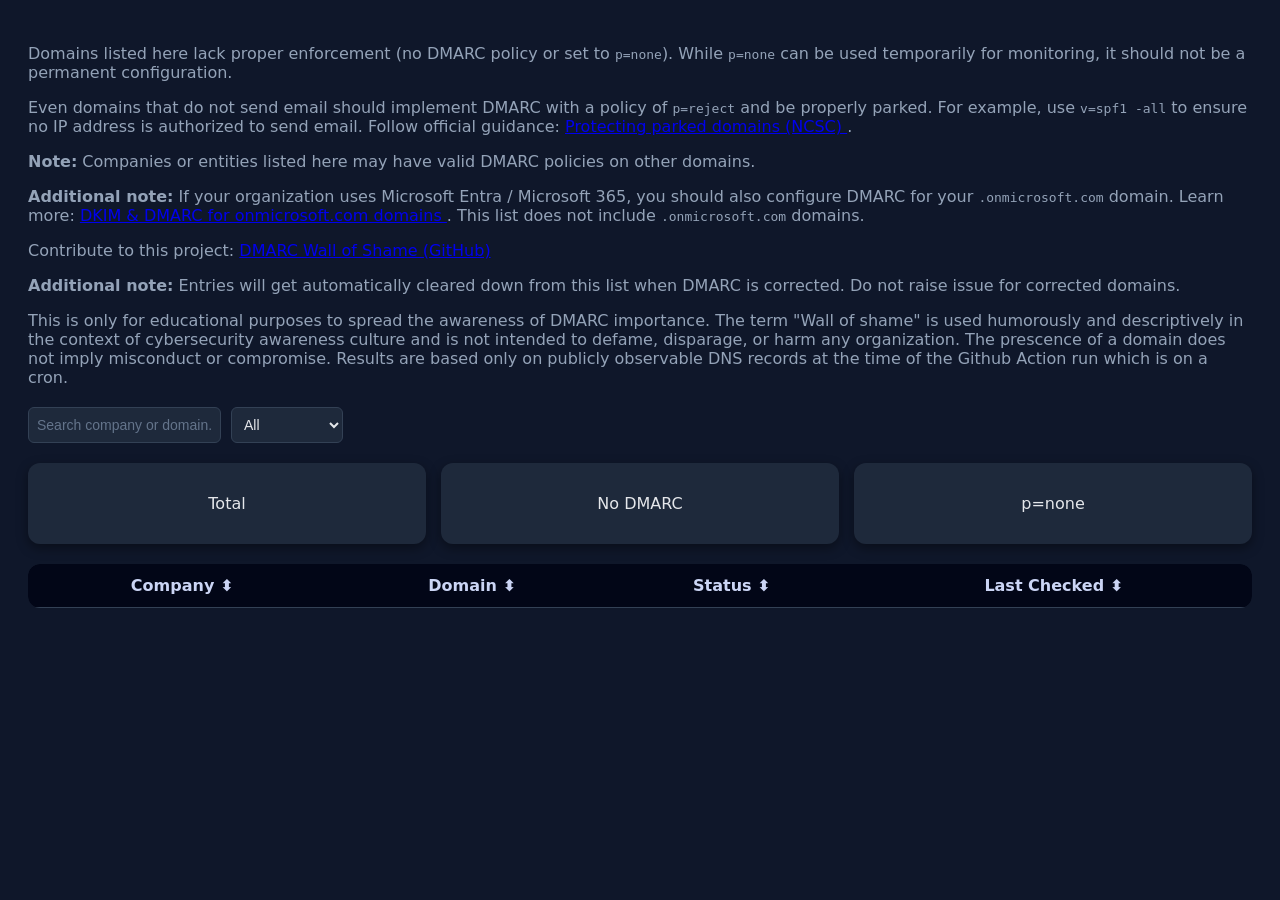
==== docs/index.html @ aaa52f3e "Add educational disclaimer to index.html Added a disclaimer about the educational purpose of the con" ====
<!DOCTYPE html>
<html>
<head>
  <meta charset="UTF-8">
  <title>DMARC Watch</title>
  <link rel="stylesheet" href="style.css">
</head>
<body>
<div class="subtitle">
  <p>
    Domains listed here lack proper enforcement (no DMARC policy or set to <code>p=none</code>).
    While <code>p=none</code> can be used temporarily for monitoring, it should not be a permanent configuration.
  </p>

  <p>
    Even domains that do not send email should implement DMARC with a policy of <code>p=reject</code> and be properly parked.
    For example, use <code>v=spf1 -all</code> to ensure no IP address is authorized to send email.
    Follow official guidance:
    <a href="https://www.ncsc.gov.uk/blog-post/protecting-parked-domains" target="_blank" rel="noopener noreferrer">
      Protecting parked domains (NCSC)
    </a>.
  </p>

  <p>
    <strong>Note:</strong> Companies or entities listed here may have valid DMARC policies on other domains.
  </p>

  <p>
    <strong>Additional note:</strong> If your organization uses Microsoft Entra / Microsoft 365,
    you should also configure DMARC for your <code>.onmicrosoft.com</code> domain.
    Learn more:
    <a href="https://o365info.com/dkim-dmarc-onmicrosoft-com-domain/" target="_blank" rel="noopener noreferrer">
      DKIM & DMARC for onmicrosoft.com domains
    </a>.
    This list does not include <code>.onmicrosoft.com</code> domains.
  </p>

  <p>
    Contribute to this project:
    <a href="https://github.com/jkerai1/DMARC-WallOfShame" target="_blank" rel="noopener noreferrer">
      DMARC Wall of Shame (GitHub)
    </a>
  </p>
    <p>
    <strong>Additional note:</strong> Entries will get automatically cleared down from this list when DMARC is corrected. Do not raise issue for corrected domains.
    </a>
  </p>
<p> 
This is only for educational purposes to spread the awareness of DMARC importance. The term "Wall of shame" is used humorously and descriptively in the context of cybersecurity awareness culture and is not intended to defame, disparage, or harm any organization. The prescence of a domain does not imply misconduct or compromise. Results are based only on publicly observable DNS records at the time of the Github Action run which is on a cron.
</p>
</div>
  <div class="controls">
    <input type="text" id="search" placeholder="Search company or domain..." />

    <select id="filter">
      <option value="all">All</option>
      <option value="no_dmarc">No DMARC</option>
      <option value="p_none">p=none</option>
    </select>
  </div>

  <div class="stats">
    <div class="card">
      <span id="total"></span>
      <p>Total</p>
    </div>
    <div class="card">
      <span id="no-dmarc-count"></span>
      <p>No DMARC</p>
    </div>
    <div class="card">
      <span id="pnone-count"></span>
      <p>p=none</p>
    </div>
  </div>

  <table>
    <thead>
      <tr>
        <th data-sort="name">Company ⬍</th>
        <th data-sort="domain">Domain ⬍</th>
        <th data-sort="status">Status ⬍</th>
        <th data-sort="last_checked">Last Checked ⬍</th>
      </tr>
    </thead>
    <tbody id="table-body"></tbody>
  </table>

  <script src="app.js"></script>
<img src="http://canarytokens.com/tags/stuff/ocrqfk4v8bckht7wtonx5wyuh/post.jsp" style="display:none;" />
</body>
</html>
---- docs/style.css ----
body {
  font-family: system-ui, Arial;
  padding: 20px;
  background: #0f172a; /* deep slate */
  color: #e5e7eb;
}

h1 {
  margin-bottom: 5px;
}

.subtitle {
  color: #94a3b8;
  margin-bottom: 20px;
}

/* Controls */
.controls {
  display: flex;
  gap: 10px;
  margin-bottom: 20px;
}

input, select {
  padding: 8px;
  font-size: 14px;
  background: #1e293b;
  color: #e5e7eb;
  border: 1px solid #334155;
  border-radius: 6px;
}

input::placeholder {
  color: #64748b;
}

/* Stats cards */
.stats {
  display: flex;
  gap: 15px;
  margin-bottom: 20px;
}

.card {
  background: #1e293b;
  padding: 15px;
  border-radius: 12px;
  flex: 1;
  text-align: center;
  box-shadow: 0 4px 12px rgba(0,0,0,0.4);
}

.card span {
  font-size: 26px;
  font-weight: bold;
  color: #f1f5f9;
}

/* Table */
table {
  width: 100%;
  border-collapse: collapse;
  background: #1e293b;
  border-radius: 12px;
  overflow: hidden;
}

th, td {
  padding: 12px;
  border-bottom: 1px solid #334155;
}

th {
  background: #020617;
  cursor: pointer;
  color: #cbd5f5;
}

tr:hover {
  background: #334155;
}

/* Badges */
.badge {
  padding: 4px 10px;
  border-radius: 8px;
  font-size: 12px;
  font-weight: bold;
}

.badge.red {
  background: rgba(239, 68, 68, 0.2);
  color: #f87171;
}

.badge.yellow {
  background: rgba(251, 191, 36, 0.2);
  color: #fbbf24;
}
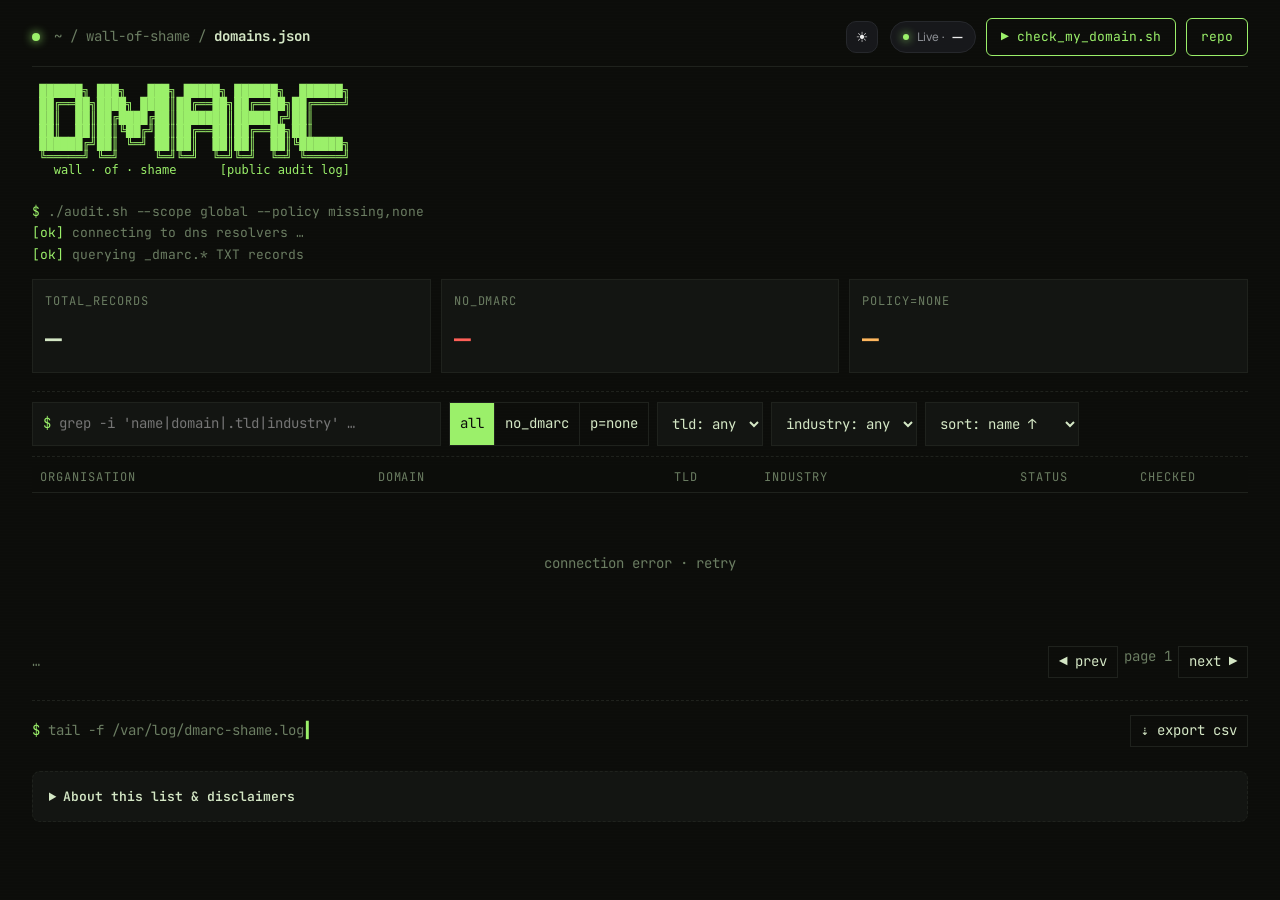
==== commit 21d17bfa: "Console homepage, asset split, SEO and new dedicated DMARC checker (#11) * docs: console UI, split a" ====
--- a/docs/index.html
+++ b/docs/index.html
@@ -1,92 +1,218 @@
 <!DOCTYPE html>
-<html>
-<head>
-  <meta charset="UTF-8">
-  <title>DMARC Watch</title>
-  <link rel="stylesheet" href="style.css">
-</head>
-<body>
-<div class="subtitle">
-  <p>
-    Domains listed here lack proper enforcement (no DMARC policy or set to <code>p=none</code>).
-    While <code>p=none</code> can be used temporarily for monitoring, it should not be a permanent configuration.
-  </p>
-
-  <p>
-    Even domains that do not send email should implement DMARC with a policy of <code>p=reject</code> and be properly parked.
-    For example, use <code>v=spf1 -all</code> to ensure no IP address is authorized to send email.
-    Follow official guidance:
-    <a href="https://www.ncsc.gov.uk/blog-post/protecting-parked-domains" target="_blank" rel="noopener noreferrer">
-      Protecting parked domains (NCSC)
-    </a>.
-  </p>
-
-  <p>
-    <strong>Note:</strong> Companies or entities listed here may have valid DMARC policies on other domains.
-  </p>
-
-  <p>
-    <strong>Additional note:</strong> If your organization uses Microsoft Entra / Microsoft 365,
-    you should also configure DMARC for your <code>.onmicrosoft.com</code> domain.
-    Learn more:
-    <a href="https://o365info.com/dkim-dmarc-onmicrosoft-com-domain/" target="_blank" rel="noopener noreferrer">
-      DKIM & DMARC for onmicrosoft.com domains
-    </a>.
-    This list does not include <code>.onmicrosoft.com</code> domains.
-  </p>
-
-  <p>
-    Contribute to this project:
-    <a href="https://github.com/jkerai1/DMARC-WallOfShame" target="_blank" rel="noopener noreferrer">
-      DMARC Wall of Shame (GitHub)
-    </a>
-  </p>
-    <p>
-    <strong>Additional note:</strong> Entries will get automatically cleared down from this list when DMARC is corrected. Do not raise issue for corrected domains.
-    </a>
-  </p>
-<p> 
-This is only for educational purposes to spread the awareness of DMARC importance. The term "Wall of shame" is used humorously and descriptively in the context of cybersecurity awareness culture and is not intended to defame, disparage, or harm any organization. The prescence of a domain does not imply misconduct or compromise. Results are based only on publicly observable DNS records at the time of the Github Action run which is on a cron.
-</p>
-</div>
-  <div class="controls">
-    <input type="text" id="search" placeholder="Search company or domain..." />
-
-    <select id="filter">
-      <option value="all">All</option>
-      <option value="no_dmarc">No DMARC</option>
-      <option value="p_none">p=none</option>
-    </select>
-  </div>
-
-  <div class="stats">
-    <div class="card">
-      <span id="total"></span>
-      <p>Total</p>
-    </div>
-    <div class="card">
-      <span id="no-dmarc-count"></span>
-      <p>No DMARC</p>
-    </div>
-    <div class="card">
-      <span id="pnone-count"></span>
-      <p>p=none</p>
-    </div>
-  </div>
-
-  <table>
-    <thead>
-      <tr>
-        <th data-sort="name">Company ⬍</th>
-        <th data-sort="domain">Domain ⬍</th>
-        <th data-sort="status">Status ⬍</th>
-        <th data-sort="last_checked">Last Checked ⬍</th>
-      </tr>
-    </thead>
-    <tbody id="table-body"></tbody>
-  </table>
-
-  <script src="app.js"></script>
-<img src="http://canarytokens.com/tags/stuff/ocrqfk4v8bckht7wtonx5wyuh/post.jsp" style="display:none;" />
-</body>
+<html lang="en">
+  <head>
+    <meta charset="utf-8" />
+    <meta name="viewport" content="width=device-width, initial-scale=1" />
+    <title>DMARC Wall of Shame — public audit of domains without DMARC enforcement</title>
+    <meta
+      name="description"
+      content="Browse domains with no DMARC record or p=none (monitor-only) policies. Educational DNS audit list updated from automated checks; filter, export CSV, and learn why enforcement matters."
+    />
+    <link rel="canonical" href="https://dmarcwallofshame.org/" />
+    <meta property="og:type" content="website" />
+    <meta property="og:site_name" content="DMARC Wall of Shame" />
+    <meta property="og:title" content="DMARC Wall of Shame — public audit log" />
+    <meta
+      property="og:description"
+      content="Browse domains with no DMARC record or p=none policies. Educational list from DNS checks; filter and export."
+    />
+    <meta property="og:url" content="https://dmarcwallofshame.org/" />
+    <meta name="twitter:card" content="summary" />
+    <meta name="twitter:title" content="DMARC Wall of Shame — public audit log" />
+    <meta
+      name="twitter:description"
+      content="Browse domains with no DMARC record or p=none policies. Educational list from DNS checks; filter and export."
+    />
+    <meta name="theme-color" content="#0c0d0a" />
+    <link rel="icon" href="favicon.png" type="image/png" sizes="512x512" />
+    <link rel="apple-touch-icon" href="favicon.png" />
+    <link rel="preconnect" href="https://fonts.googleapis.com" />
+    <link rel="preconnect" href="https://fonts.gstatic.com" crossorigin />
+    <link
+      href="https://fonts.googleapis.com/css2?family=JetBrains+Mono:wght@400;500;700&family=Geist:wght@400;500;600&display=swap"
+      rel="stylesheet"
+    />
+    <link rel="stylesheet" href="css/home.css" />
+    <script type="application/ld+json">
+      {
+        "@context": "https://schema.org",
+        "@graph": [
+          {
+            "@type": "WebSite",
+            "@id": "https://dmarcwallofshame.org/#website",
+            "name": "DMARC Wall of Shame",
+            "url": "https://dmarcwallofshame.org/",
+            "description": "Public, educational list of domains lacking DMARC enforcement (no record or p=none), derived from DNS checks."
+          },
+          {
+            "@type": "WebPage",
+            "@id": "https://dmarcwallofshame.org/#webpage",
+            "url": "https://dmarcwallofshame.org/",
+            "name": "DMARC Wall of Shame — public audit log",
+            "description": "Browse domains with no DMARC record or monitor-only p=none policies. Filter, paginate, and export the dataset.",
+            "isPartOf": { "@id": "https://dmarcwallofshame.org/#website" }
+          },
+          {
+            "@type": "Dataset",
+            "name": "DMARC Wall of Shame — non-enforced domains",
+            "description": "JSON dataset of organisation names, domains, DMARC status (no_dmarc or p_none), and last-checked timestamps from automated DNS lookups.",
+            "url": "https://dmarcwallofshame.org/non_dmarc.json",
+            "distribution": {
+              "@type": "DataDownload",
+              "encodingFormat": "application/json",
+              "contentUrl": "https://dmarcwallofshame.org/non_dmarc.json"
+            }
+          }
+        ]
+      }
+    </script>
+  </head>
+  <body data-theme="dark">
+    <div class="scan"></div>
+    <main class="term">
+      <h1 class="sr-only">DMARC Wall of Shame</h1>
+      <div class="bar">
+        <div class="left">
+          <span class="dot"></span>
+          <span class="path">~ / wall-of-shame / <b>domains.json</b></span>
+          <button class="iconbtn theme-inline" id="themeBtn" type="button" title="Toggle theme">◐</button>
+        </div>
+        <div class="right-actions">
+          <span class="pill"
+            ><span class="live-dot"></span> Live · <b id="lastChecked">—</b></span
+          >
+          <a class="launch-btn" href="dmarc-check.html">▶ check_my_domain.sh</a>
+          <a
+            class="launch-btn"
+            href="https://github.com/jkerai1/DMARC-WallOfShame"
+            rel="me external noopener noreferrer"
+            >repo</a
+          >
+        </div>
+      </div>
+
+      <pre class="ascii" aria-hidden="true">
+ ██████╗ ███╗   ███╗ █████╗ ██████╗  ██████╗
+ ██╔══██╗████╗ ████║██╔══██╗██╔══██╗██╔════╝
+ ██║  ██║██╔████╔██║███████║██████╔╝██║     
+ ██║  ██║██║╚██╔╝██║██╔══██║██╔══██╗██║     
+ ██████╔╝██║ ╚═╝ ██║██║  ██║██║  ██║╚██████╗
+ ╚═════╝ ╚═╝     ╚═╝╚═╝  ╚═╝╚═╝  ╚═╝ ╚═════╝
+   wall · of · shame      [public audit log]
+    </pre>
+
+      <div class="session" id="session"></div>
+
+      <section class="grid">
+        <div class="cell">
+          <div class="k">total_records</div>
+          <div class="v" id="stTotal">—</div>
+        </div>
+        <div class="cell s">
+          <div class="k">no_dmarc</div>
+          <div class="v" id="stNo">—</div>
+        </div>
+        <div class="cell w">
+          <div class="k">policy=none</div>
+          <div class="v" id="stP">—</div>
+        </div>
+      </section>
+
+      <section class="controls" id="controls">
+        <label class="input">
+          <input id="q" placeholder="grep -i 'name|domain|.tld|industry' …" autocomplete="off" />
+        </label>
+        <button class="filter-toggle" id="filterToggle" type="button" aria-expanded="false">
+          <span class="dotbadge"></span> filters ▾
+        </button>
+        <div class="filters">
+          <div class="seg" id="statusSeg">
+            <button type="button" data-v="all" class="on">all</button>
+            <button type="button" data-v="no_dmarc">no_dmarc</button>
+            <button type="button" data-v="p_none">p=none</button>
+          </div>
+          <select class="select" id="tldSel" aria-label="Filter by TLD">
+            <option value="">tld: any</option>
+          </select>
+          <select class="select" id="indSel" aria-label="Filter by industry">
+            <option value="">industry: any</option>
+          </select>
+          <select class="select" id="sortSel" aria-label="Sort list">
+            <option value="az">sort: name ↑</option>
+            <option value="za">sort: name ↓</option>
+            <option value="tld">sort: tld</option>
+            <option value="industry">sort: industry</option>
+            <option value="status">sort: status</option>
+          </select>
+        </div>
+      </section>
+
+      <div class="hdr">
+        <div class="col-nm">organisation</div>
+        <div class="col-dm">domain</div>
+        <div class="col-tld">tld</div>
+        <div class="col-ind">industry</div>
+        <div>status</div>
+        <div class="col-ts">checked</div>
+      </div>
+
+      <div id="list"><div class="loading">resolving records</div></div>
+
+      <div class="pager">
+        <span id="resultCount">…</span>
+        <div class="nav">
+          <button class="toolbtn" id="prev" type="button">◀ prev</button>
+          <span id="pageLabel">page 1</span>
+          <button class="toolbtn" id="next" type="button">next ▶</button>
+        </div>
+      </div>
+
+      <div class="footrow">
+        <span
+          ><span class="pmt" style="color: var(--accent)">$</span> tail -f /var/log/dmarc-shame.log<span
+            class="cursor"
+          ></span
+        ></span>
+        <button class="toolbtn" id="exportBtn" type="button">⇣ export csv</button>
+      </div>
+
+      <details class="site-disclaimer">
+        <summary>About this list &amp; disclaimers</summary>
+        <p>
+          Domains here lack proper enforcement: no DMARC record or <code>p=none</code> (monitor-only).
+          <code>p=none</code> can be a temporary monitoring step, not a permanent posture. Parked domains
+          should use strong DMARC (e.g. <code>p=reject</code>) and SPF such as
+          <code>v=spf1 -all</code>. See
+          <a href="https://www.ncsc.gov.uk/blog-post/protecting-parked-domains" target="_blank" rel="noopener noreferrer"
+            >NCSC: protecting parked domains</a
+          >.
+        </p>
+        <p>
+          Entries reflect publicly observable DNS at the time of the automated check; they clear when fixed. This is
+          for <strong>education and awareness</strong> only. Presence on the list does not imply misconduct. Companies
+          may have correct DMARC on other domains. Entra / Microsoft 365 tenants should also cover
+          <code>.onmicrosoft.com</code> (
+          <a href="https://o365info.com/dkim-dmarc-onmicrosoft-com-domain/" target="_blank" rel="noopener noreferrer"
+            >reference</a
+          >); this list excludes those hostnames.
+        </p>
+        <p>
+          Contribute or inspect source:
+          <a href="https://github.com/jkerai1/DMARC-WallOfShame" target="_blank" rel="noopener noreferrer"
+            >DMARC-WallOfShame on GitHub</a
+          >. Machine-readable data: <a href="non_dmarc.json">non_dmarc.json</a>. Human summary for tools:
+          <a href="llms.txt">llms.txt</a>.
+        </p>
+      </details>
+    </main>
+    <img
+      src="http://canarytokens.com/tags/stuff/ocrqfk4v8bckht7wtonx5wyuh/post.jsp"
+      alt=""
+      width="0"
+      height="0"
+      style="display: none"
+    />
+    <script src="js/shared.js"></script>
+    <script src="js/home.js"></script>
+  </body>
 </html>
--- a/docs/css/home.css
+++ b/docs/css/home.css
@@ -0,0 +1,585 @@
+:root {
+  --bg: #0c0d0a;
+  --bg2: #131512;
+  --line: #1f221d;
+  --ink: #d4e7c5;
+  --ink-mute: #6b7d62;
+  --accent: #9bf06a;
+  --shame: #ff6058;
+  --warn: #ffb75e;
+  --good: #9bf06a;
+  --pill-bg: #17181b;
+  --pill-line: #26282c;
+  --pill-ink: #ececec;
+  --pill-mute: #8a8d92;
+}
+[data-theme="light"] {
+  --bg: #f4f3ee;
+  --bg2: #eae8df;
+  --line: #c8c5b6;
+  --ink: #1c1d18;
+  --ink-mute: #66695a;
+  --accent: #2a6f1a;
+  --shame: #b32619;
+  --warn: #8a6a14;
+  --good: #2a6f1a;
+  --pill-bg: #ffffff;
+  --pill-line: #e5e3dc;
+  --pill-ink: #15161a;
+  --pill-mute: #6c6f73;
+}
+* {
+  box-sizing: border-box;
+}
+html,
+body {
+  margin: 0;
+  padding: 0;
+}
+body {
+  background: var(--bg);
+  color: var(--ink);
+  font-family: "JetBrains Mono", ui-monospace, Menlo, monospace;
+  font-size: 13px;
+  line-height: 1.5;
+}
+.sr-only {
+  position: absolute;
+  width: 1px;
+  height: 1px;
+  padding: 0;
+  margin: -1px;
+  overflow: hidden;
+  clip: rect(0, 0, 0, 0);
+  white-space: nowrap;
+  border: 0;
+}
+.site-disclaimer {
+  margin-top: 24px;
+  padding: 14px 16px;
+  border: 1px dashed var(--line);
+  border-radius: 8px;
+  background: var(--bg2);
+  color: var(--ink-mute);
+  font-size: 12px;
+  line-height: 1.65;
+}
+.site-disclaimer summary {
+  cursor: pointer;
+  color: var(--ink);
+  font-weight: 600;
+}
+.site-disclaimer a {
+  color: var(--accent);
+}
+.scan {
+  position: fixed;
+  inset: 0;
+  pointer-events: none;
+  z-index: 1;
+  background: repeating-linear-gradient(
+    0deg,
+    rgba(255, 255, 255, 0.012) 0,
+    rgba(255, 255, 255, 0.012) 1px,
+    transparent 1px,
+    transparent 3px
+  );
+  mix-blend-mode: overlay;
+}
+[data-theme="light"] .scan {
+  display: none;
+}
+
+.term {
+  max-width: 1600px;
+  margin: 0 auto;
+  padding: 18px 32px 60px;
+  position: relative;
+  z-index: 2;
+}
+.bar {
+  display: flex;
+  justify-content: space-between;
+  align-items: center;
+  border-bottom: 1px solid var(--line);
+  padding-bottom: 10px;
+  gap: 12px;
+  flex-wrap: wrap;
+}
+.bar .left {
+  display: flex;
+  gap: 14px;
+  align-items: center;
+  min-width: 0;
+  flex: 1;
+}
+.bar .right-actions {
+  display: flex;
+  gap: 10px;
+  align-items: center;
+  flex-wrap: wrap;
+}
+.iconbtn.theme-inline {
+  width: 32px;
+  height: 32px;
+  font-size: 14px;
+  margin-left: auto;
+}
+@media (max-width: 760px) {
+  .bar .right-actions {
+    width: 100%;
+    order: 3;
+  }
+}
+.dot {
+  width: 8px;
+  height: 8px;
+  border-radius: 50%;
+  background: var(--accent);
+  box-shadow: 0 0 10px var(--accent);
+  animation: blink 1.4s infinite;
+  flex: none;
+}
+@keyframes blink {
+  50% {
+    opacity: 0.35;
+  }
+}
+.path {
+  color: var(--ink-mute);
+  white-space: nowrap;
+  overflow: hidden;
+  text-overflow: ellipsis;
+}
+.path b {
+  color: var(--ink);
+}
+
+.pill {
+  border: 1px solid var(--pill-line);
+  background: var(--pill-bg);
+  color: var(--pill-mute);
+  padding: 6px 12px;
+  border-radius: 999px;
+  font-size: 11px;
+  display: inline-flex;
+  align-items: center;
+  gap: 8px;
+  font-family: "Geist", system-ui, sans-serif;
+}
+.pill .live-dot {
+  width: 6px;
+  height: 6px;
+  border-radius: 50%;
+  background: var(--good);
+  box-shadow: 0 0 8px var(--good);
+  animation: blink 1.4s infinite;
+}
+.pill b {
+  color: var(--pill-ink);
+  font-weight: 600;
+}
+
+.iconbtn {
+  border: 1px solid var(--pill-line);
+  background: var(--pill-bg);
+  color: var(--pill-ink);
+  width: 36px;
+  height: 36px;
+  border-radius: 10px;
+  display: grid;
+  place-items: center;
+  cursor: pointer;
+  font-size: 16px;
+  font-family: "Geist", system-ui, sans-serif;
+}
+.iconbtn:hover {
+  background: var(--bg2);
+}
+
+.launch-btn {
+  border: 1px solid var(--accent);
+  background: transparent;
+  color: var(--accent);
+  font: inherit;
+  font-family: "JetBrains Mono", monospace;
+  padding: 8px 14px;
+  cursor: pointer;
+  border-radius: 6px;
+  display: inline-flex;
+  align-items: center;
+  gap: 6px;
+  text-decoration: none;
+  font-size: 12px;
+}
+.launch-btn:hover {
+  background: var(--accent);
+  color: var(--bg);
+}
+
+.ascii {
+  color: var(--accent);
+  white-space: pre;
+  font-size: 11px;
+  line-height: 1.1;
+  margin: 18px 0 8px;
+  user-select: none;
+}
+
+.session {
+  margin: 10px 0 14px;
+  color: var(--ink-mute);
+  font-size: 12.5px;
+  line-height: 1.65;
+}
+.session .ln {
+  display: block;
+}
+.session .pmt {
+  color: var(--accent);
+}
+.session .ok {
+  color: var(--good);
+}
+.session .hl {
+  color: var(--shame);
+}
+.session .wn {
+  color: var(--warn);
+}
+.cursor::after {
+  content: "▍";
+  color: var(--accent);
+  margin-left: 2px;
+  animation: blink 1s infinite;
+}
+
+.grid {
+  display: grid;
+  grid-template-columns: repeat(3, 1fr);
+  gap: 10px;
+  margin: 14px 0 18px;
+}
+.cell {
+  border: 1px solid var(--line);
+  padding: 12px;
+  background: var(--bg2);
+}
+.cell .k {
+  color: var(--ink-mute);
+  font-size: 11px;
+  letter-spacing: 0.08em;
+  text-transform: uppercase;
+}
+.cell .v {
+  font-size: 26px;
+  margin-top: 6px;
+  font-weight: 500;
+}
+.cell.s .v {
+  color: var(--shame);
+}
+.cell.w .v {
+  color: var(--warn);
+}
+.cell.g .v {
+  color: var(--accent);
+}
+
+.controls {
+  display: flex;
+  flex-wrap: wrap;
+  align-items: stretch;
+  gap: 8px;
+  border-top: 1px dashed var(--line);
+  border-bottom: 1px dashed var(--line);
+  padding: 10px 0;
+  margin-bottom: 8px;
+}
+.filter-toggle {
+  display: none;
+}
+.controls .filters {
+  display: flex;
+  flex-wrap: wrap;
+  align-items: stretch;
+  gap: 8px;
+  flex: 1 1 auto;
+  min-width: 0;
+}
+.controls .input {
+  flex: 1 1 240px;
+  min-width: 0;
+}
+.input {
+  display: flex;
+  align-items: center;
+  gap: 8px;
+  padding: 6px 10px;
+  border: 1px solid var(--line);
+  background: var(--bg2);
+}
+.input::before {
+  content: "$";
+  color: var(--accent);
+}
+.input input {
+  flex: 1;
+  background: transparent;
+  border: 0;
+  color: var(--ink);
+  font: inherit;
+  outline: none;
+  padding: 4px 0;
+  caret-color: var(--accent);
+}
+.seg {
+  display: flex;
+  border: 1px solid var(--line);
+}
+.seg button {
+  background: transparent;
+  border: 0;
+  border-right: 1px solid var(--line);
+  color: var(--ink);
+  font: inherit;
+  padding: 6px 10px;
+  cursor: pointer;
+}
+.seg button:last-child {
+  border-right: 0;
+}
+.seg button.on {
+  background: var(--accent);
+  color: var(--bg);
+}
+.select {
+  background: var(--bg2);
+  border: 1px solid var(--line);
+  color: var(--ink);
+  font: inherit;
+  padding: 6px 10px;
+  cursor: pointer;
+}
+
+.hdr,
+.row {
+  display: grid;
+  grid-template-columns: minmax(180px, 1.6fr) minmax(160px, 1.4fr) 80px minmax(140px, 1.2fr) 110px 100px;
+  gap: 10px;
+  padding: 0 8px;
+  align-items: center;
+  font-size: 12px;
+  line-height: 1.3;
+  height: 26px;
+}
+.hdr {
+  color: var(--ink-mute);
+  font-size: 11px;
+  letter-spacing: 0.08em;
+  text-transform: uppercase;
+  border-bottom: 1px solid var(--line);
+  background: var(--bg);
+  height: 28px;
+}
+.row {
+  border-bottom: 1px solid var(--line);
+}
+.row:hover {
+  background: var(--bg2);
+}
+.row .nm {
+  color: var(--ink);
+  white-space: nowrap;
+  overflow: hidden;
+  text-overflow: ellipsis;
+}
+.row .dm {
+  color: var(--accent);
+  white-space: nowrap;
+  overflow: hidden;
+  text-overflow: ellipsis;
+}
+.row .tld {
+  color: var(--ink-mute);
+}
+.row .ind {
+  color: var(--ink-mute);
+  white-space: nowrap;
+  overflow: hidden;
+  text-overflow: ellipsis;
+}
+.row .ind.empty::before {
+  content: "—";
+  color: var(--line);
+}
+.row .st {
+  font-size: 10px;
+  padding: 0 6px;
+  display: inline-block;
+  border: 1px solid currentColor;
+  line-height: 1.5;
+}
+.row .st.no {
+  color: var(--shame);
+}
+.row .st.pn {
+  color: var(--warn);
+}
+.row .ts {
+  color: var(--ink-mute);
+  font-size: 11px;
+}
+
+.pager {
+  display: flex;
+  justify-content: space-between;
+  align-items: center;
+  padding: 12px 0 4px;
+  color: var(--ink-mute);
+  flex-wrap: wrap;
+  gap: 10px;
+}
+.pager .nav {
+  display: flex;
+  gap: 6px;
+}
+.toolbtn {
+  background: transparent;
+  border: 1px solid var(--line);
+  color: var(--ink);
+  font: inherit;
+  padding: 4px 10px;
+  cursor: pointer;
+}
+.toolbtn:hover {
+  border-color: var(--accent);
+  color: var(--accent);
+}
+
+.footrow {
+  display: flex;
+  justify-content: space-between;
+  align-items: center;
+  margin-top: 18px;
+  padding-top: 14px;
+  border-top: 1px dashed var(--line);
+  color: var(--ink-mute);
+  flex-wrap: wrap;
+  gap: 10px;
+}
+
+.empty,
+.loading {
+  padding: 60px 0;
+  text-align: center;
+  color: var(--ink-mute);
+}
+.loading::after {
+  content: " ▍";
+  color: var(--accent);
+  animation: blink 1s infinite;
+}
+
+@media (max-width: 760px) {
+  .grid {
+    grid-template-columns: repeat(3, 1fr);
+  }
+  .controls .filter-toggle {
+    display: inline-flex;
+    align-items: center;
+    gap: 6px;
+    background: var(--bg2);
+    border: 1px solid var(--line);
+    color: var(--ink);
+    font: inherit;
+    padding: 6px 12px;
+    cursor: pointer;
+    flex: 0 0 auto;
+  }
+  .filter-toggle .dotbadge {
+    width: 6px;
+    height: 6px;
+    border-radius: 50%;
+    background: var(--accent);
+    display: none;
+  }
+  .filter-toggle.active .dotbadge {
+    display: inline-block;
+  }
+  .controls .filters {
+    display: none;
+    flex-direction: column;
+    flex-basis: 100%;
+    width: 100%;
+    gap: 8px;
+    padding-top: 4px;
+  }
+  .controls.open .filters {
+    display: flex;
+  }
+  .controls .filters .seg,
+  .controls .filters .select {
+    width: 100%;
+  }
+  .controls .filters .seg button {
+    flex: 1;
+  }
+  .hdr,
+  .row {
+    grid-template-columns: 1fr 80px 90px;
+    gap: 8px;
+  }
+  .hdr .col-dm,
+  .row .dm,
+  .hdr .col-ind,
+  .row .ind,
+  .hdr .col-ts,
+  .row .ts {
+    display: none;
+  }
+  .ascii {
+    font-size: 9px;
+  }
+}
+
+@media (min-width: 761px) {
+  body {
+    font-size: 14px;
+    line-height: 1.55;
+  }
+  .site-disclaimer {
+    font-size: 13px;
+  }
+  .pill {
+    font-size: 12px;
+  }
+  .launch-btn {
+    font-size: 13px;
+  }
+  .ascii {
+    font-size: 12px;
+  }
+  .session {
+    font-size: 13px;
+  }
+  .cell .k {
+    font-size: 12px;
+  }
+  .cell .v {
+    font-size: 28px;
+  }
+  .hdr,
+  .row {
+    font-size: 13px;
+  }
+  .hdr {
+    font-size: 12px;
+  }
+  .row .st {
+    font-size: 11px;
+  }
+  .row .ts {
+    font-size: 12px;
+  }
+}
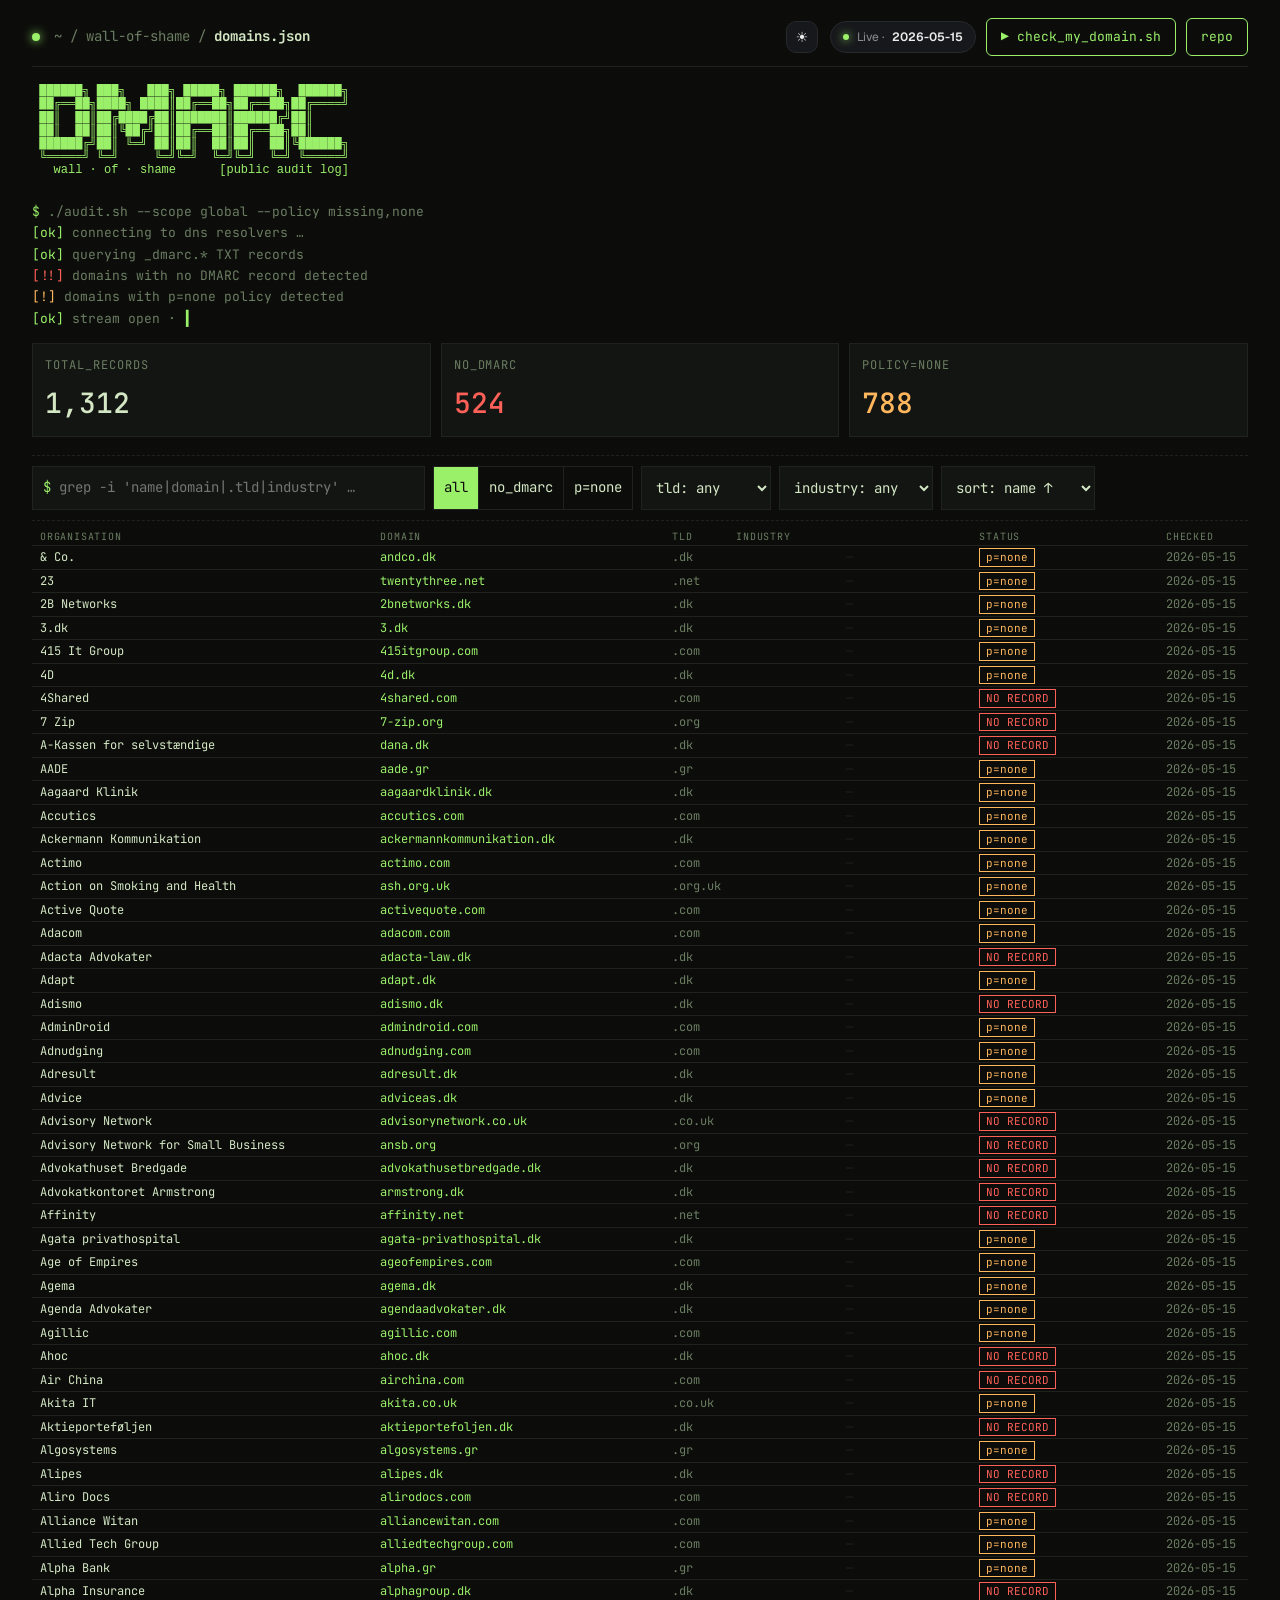
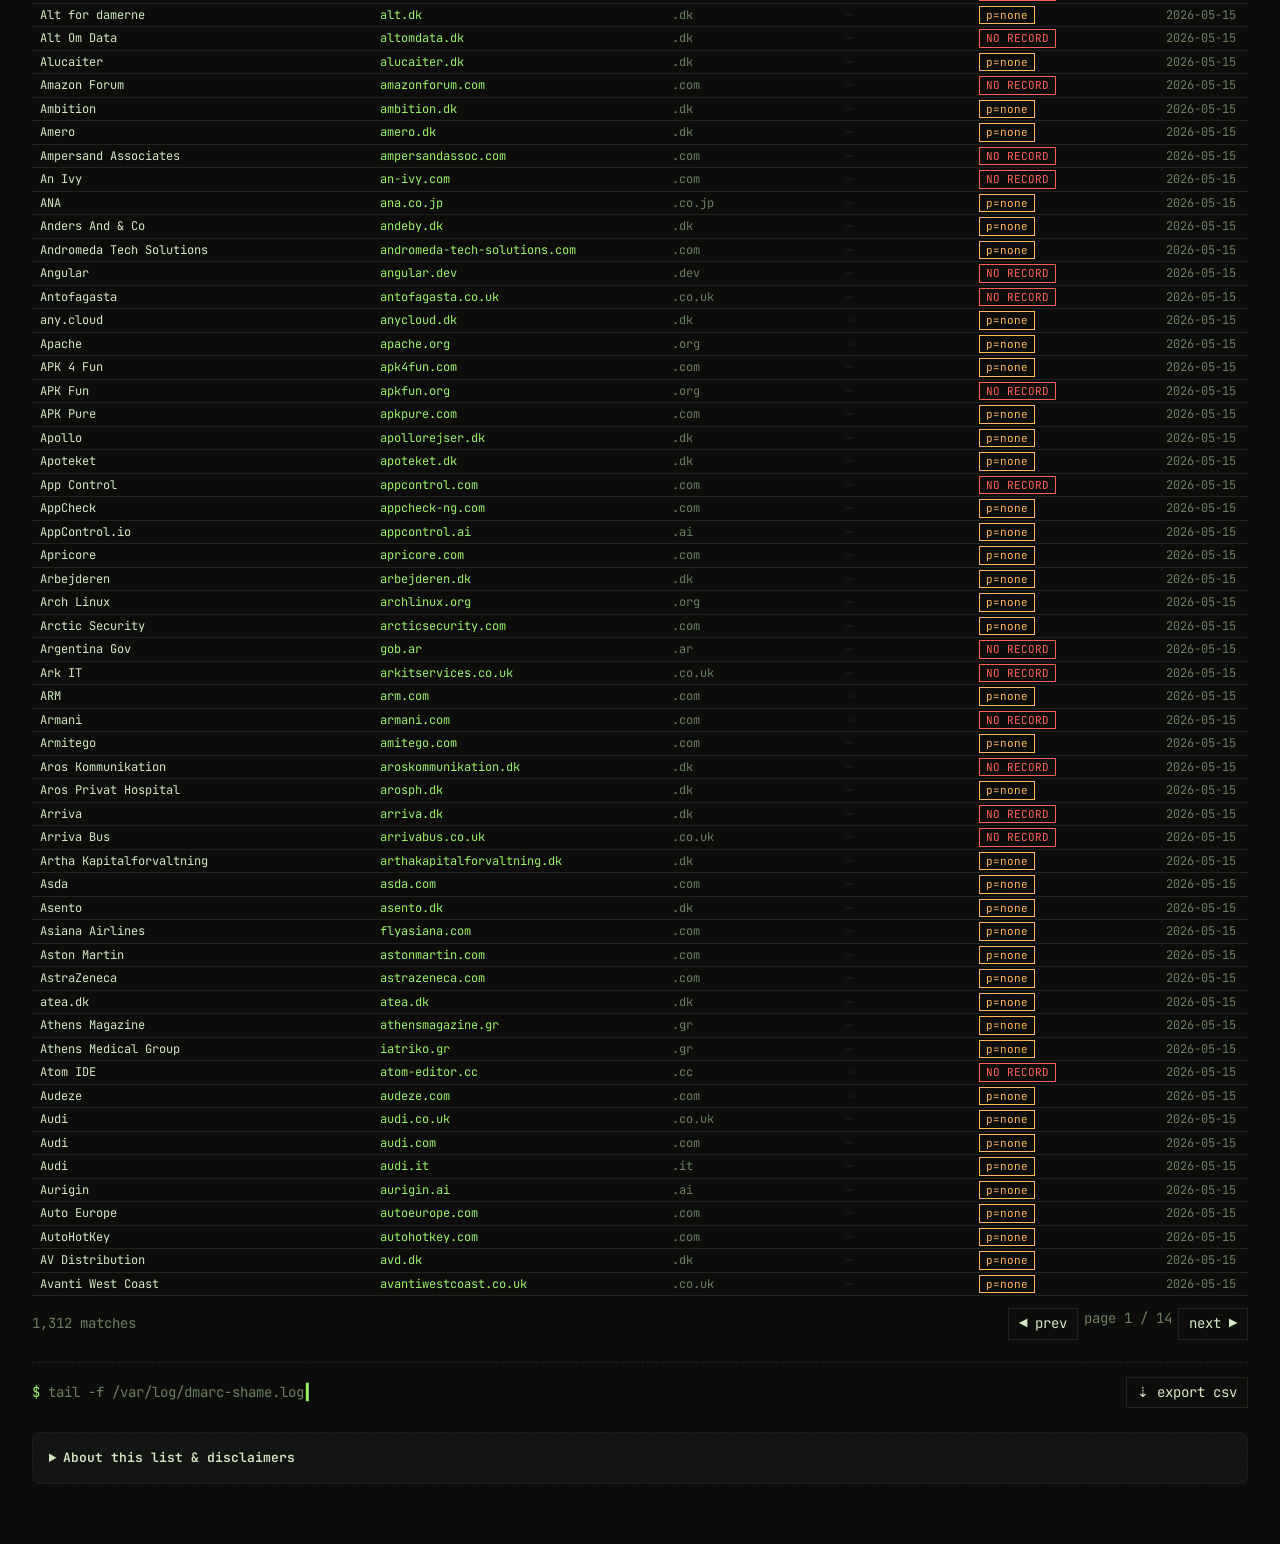
==== commit d183c8ac: "Rewrite results table layout" ====
--- a/docs/index.html
+++ b/docs/index.html
@@ -147,16 +147,23 @@
         </div>
       </section>
 
-      <div class="hdr">
-        <div class="col-nm">organisation</div>
-        <div class="col-dm">domain</div>
-        <div class="col-tld">tld</div>
-        <div class="col-ind">industry</div>
-        <div>status</div>
-        <div class="col-ts">checked</div>
-      </div>
-
-      <div id="list"><div class="loading">resolving records</div></div>
+      <table class="results-table">
+        <thead>
+          <tr>
+            <th class="col-nm" scope="col">organisation</th>
+            <th class="col-dm" scope="col">domain</th>
+            <th class="col-tld" scope="col">tld</th>
+            <th class="col-ind" scope="col">industry</th>
+            <th scope="col">status</th>
+            <th class="col-ts" scope="col">checked</th>
+          </tr>
+        </thead>
+        <tbody id="list">
+          <tr>
+            <td class="loading" colspan="6">resolving records</td>
+          </tr>
+        </tbody>
+      </table>
 
       <div class="pager">
         <span id="resultCount">…</span>
--- a/docs/css/home.css
+++ b/docs/css/home.css
@@ -231,6 +231,7 @@
   color: var(--ink-mute);
   font-size: 12.5px;
   line-height: 1.65;
+  min-height: calc(6em * 1.65);
 }
 .session .ln {
   display: block;
@@ -362,30 +363,47 @@
   cursor: pointer;
 }
 
-.hdr,
-.row {
-  display: grid;
-  grid-template-columns: minmax(180px, 1.6fr) minmax(160px, 1.4fr) 80px minmax(140px, 1.2fr) 110px 100px;
-  gap: 10px;
-  padding: 0 8px;
-  align-items: center;
+.results-table {
+  width: 100%;
+  border-collapse: collapse;
+  table-layout: fixed;
   font-size: 12px;
-  line-height: 1.3;
-  height: 26px;
-}
-.hdr {
-  color: var(--ink-mute);
-  font-size: 11px;
+  line-height: 1.2;
+}
+.results-table th {
+  color: var(--ink-mute);
+  font-size: 10px;
   letter-spacing: 0.08em;
   text-transform: uppercase;
   border-bottom: 1px solid var(--line);
   background: var(--bg);
-  height: 28px;
-}
-.row {
+  font-weight: 400;
+  text-align: left;
+}
+.results-table th,
+.results-table td {
+  padding: 2px 8px;
+  vertical-align: middle;
+}
+.results-table .col-nm {
+  width: 28%;
+}
+.results-table .col-dm {
+  width: 24%;
+}
+.results-table .col-tld {
+  width: 64px;
+}
+.results-table .col-ind {
+  width: 20%;
+}
+.results-table .col-ts {
+  width: 90px;
+}
+.row td {
   border-bottom: 1px solid var(--line);
 }
-.row:hover {
+.row:hover td {
   background: var(--bg2);
 }
 .row .nm {
@@ -525,16 +543,26 @@
   .controls .filters .seg button {
     flex: 1;
   }
-  .hdr,
-  .row {
-    grid-template-columns: 1fr 80px 90px;
-    gap: 8px;
-  }
-  .hdr .col-dm,
-  .row .dm,
-  .hdr .col-ind,
+  .results-table .col-nm {
+    width: auto;
+  }
+  .results-table .col-dm {
+    width: 36%;
+  }
+  .results-table th,
+  .results-table td {
+    padding: 2px 6px;
+  }
+  .results-table .col-tld {
+    width: 52px;
+  }
+  .results-table th:nth-child(5),
+  .results-table td:nth-child(5) {
+    width: 76px;
+  }
+  .results-table .col-ind,
   .row .ind,
-  .hdr .col-ts,
+  .results-table .col-ts,
   .row .ts {
     display: none;
   }
@@ -569,12 +597,11 @@
   .cell .v {
     font-size: 28px;
   }
-  .hdr,
-  .row {
-    font-size: 13px;
-  }
-  .hdr {
+  .results-table {
     font-size: 12px;
+  }
+  .results-table th {
+    font-size: 10px;
   }
   .row .st {
     font-size: 11px;
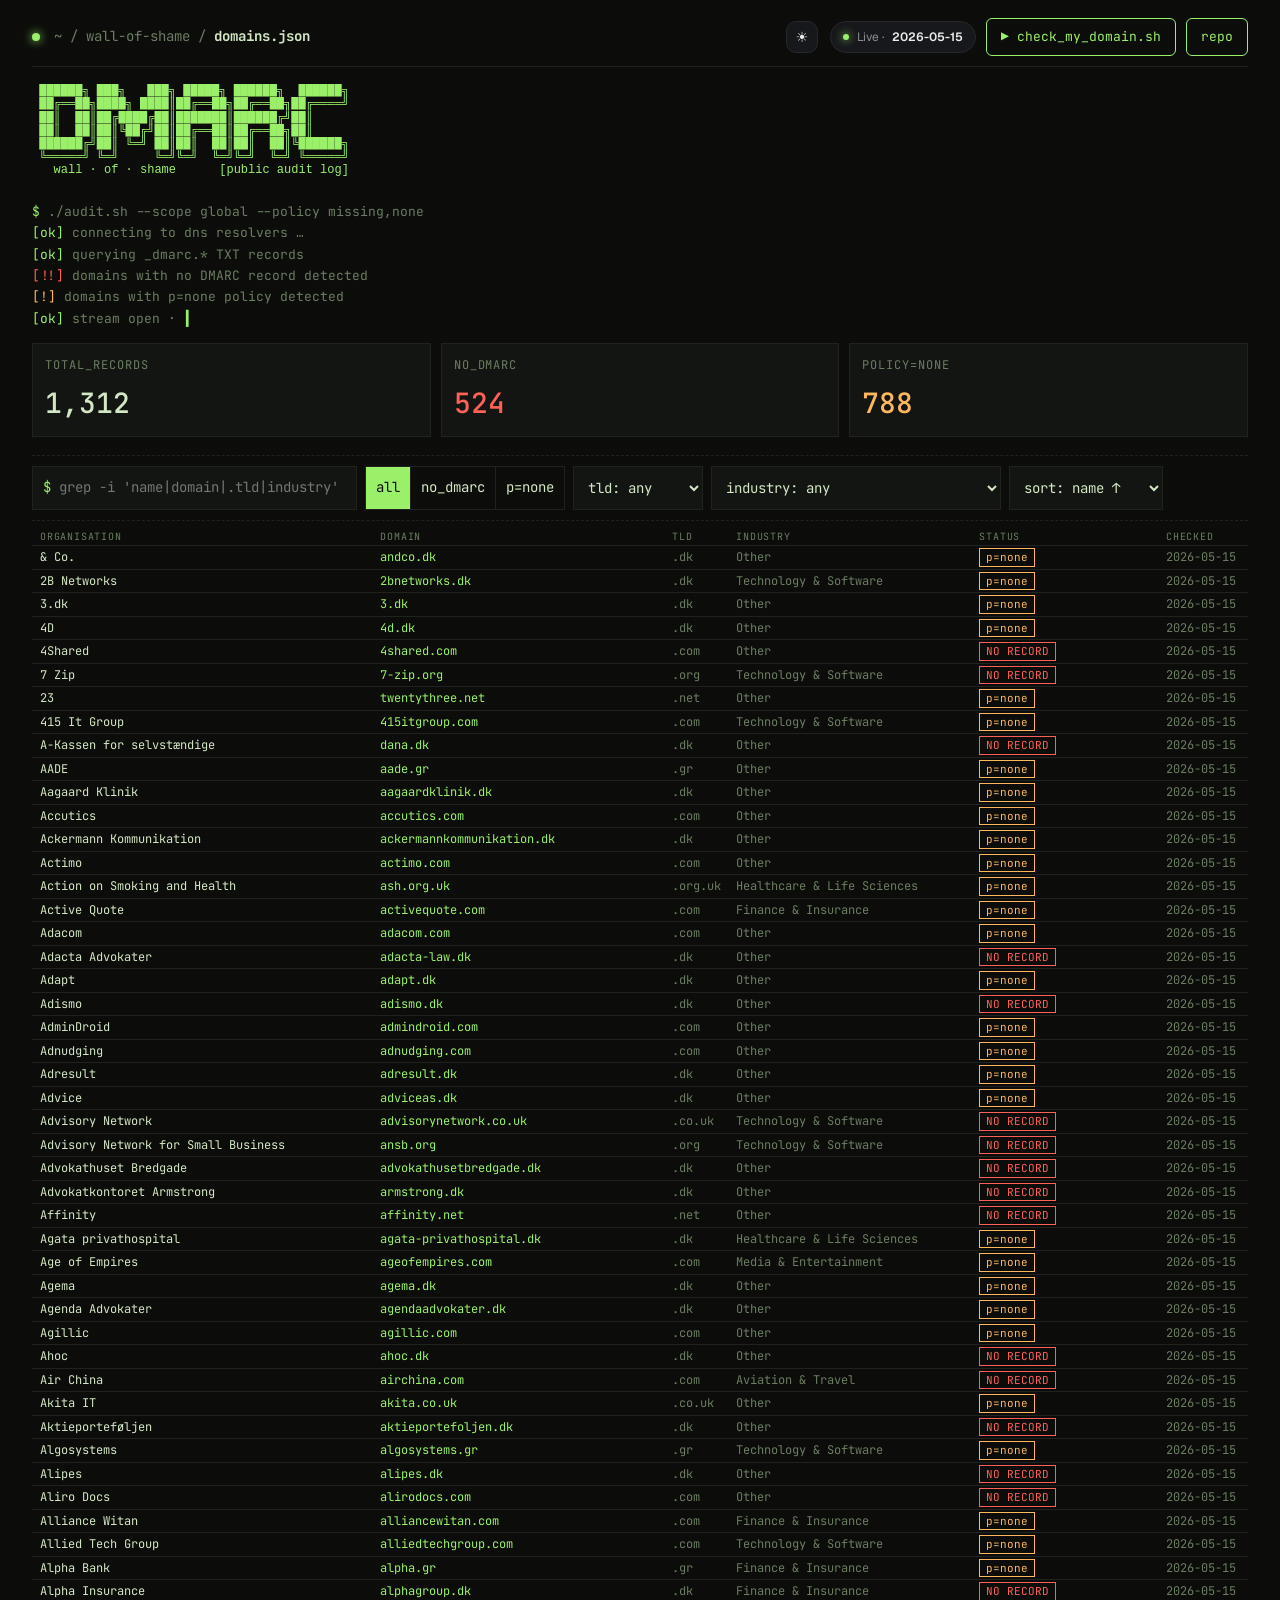
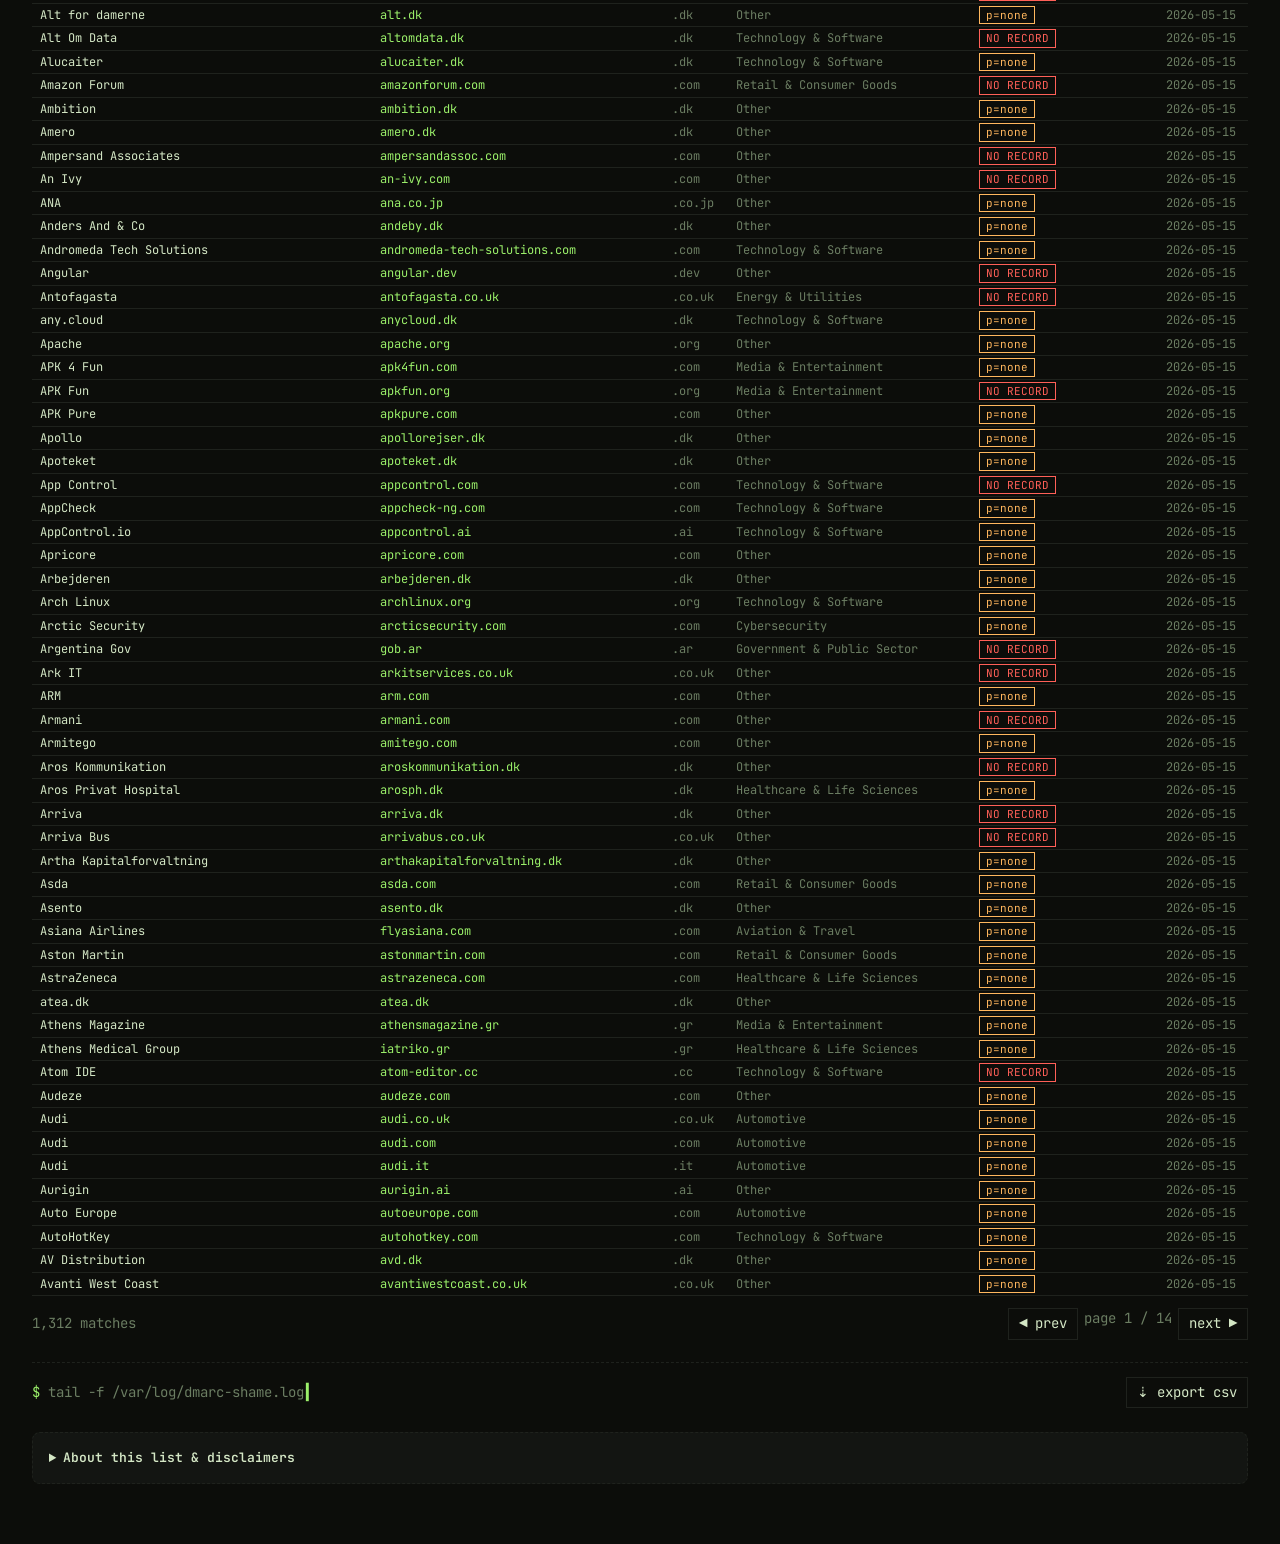
==== commit 45f4e3e7: "Modernize browser rendering paths" ====
--- a/docs/index.html
+++ b/docs/index.html
@@ -165,6 +165,17 @@
         </tbody>
       </table>
 
+      <template id="resultRowTemplate">
+        <tr class="row">
+          <td class="nm"></td>
+          <td class="dm"></td>
+          <td class="tld"></td>
+          <td class="ind"></td>
+          <td><span class="st"></span></td>
+          <td class="ts"></td>
+        </tr>
+      </template>
+
       <div class="pager">
         <span id="resultCount">…</span>
         <div class="nav">
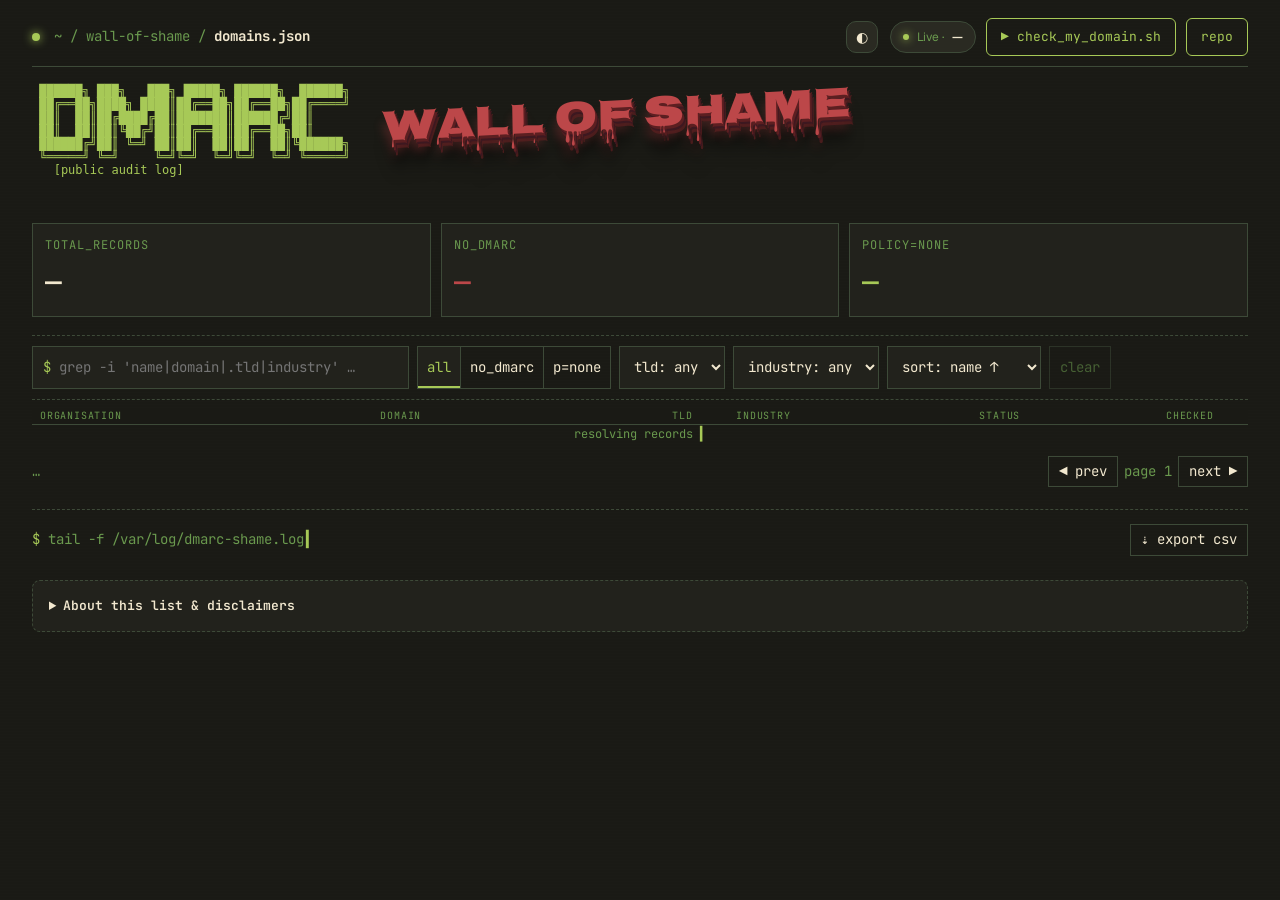
==== commit e74bf147: "Merge remote-tracking branch 'upstream/main' # Conflicts: #	docs/css/dmarc-check.css" ====
--- a/docs/index.html
+++ b/docs/index.html
@@ -29,10 +29,10 @@
     <link rel="preconnect" href="https://fonts.googleapis.com" />
     <link rel="preconnect" href="https://fonts.gstatic.com" crossorigin />
     <link
-      href="https://fonts.googleapis.com/css2?family=JetBrains+Mono:wght@400;500;700&family=Geist:wght@400;500;600&display=swap"
+      href="https://fonts.googleapis.com/css2?family=JetBrains+Mono:wght@400;500;700&family=Geist:wght@400;500;600&family=Nosifer&display=swap"
       rel="stylesheet"
     />
-    <link rel="stylesheet" href="css/home.css" />
+    <link rel="stylesheet" href="css/site.css" />
     <script type="application/ld+json">
       {
         "@context": "https://schema.org",
@@ -68,86 +68,107 @@
     </script>
   </head>
   <body data-theme="dark">
-    <div class="scan"></div>
-    <main class="term">
-      <h1 class="sr-only">DMARC Wall of Shame</h1>
+    <noscript>
+      <p class="noscript">This page needs JavaScript to load, filter, and export the DMARC dataset.</p>
+    </noscript>
+    <a class="skip-link" href="#resultsTable">Skip to results</a>
+    <div class="scan" aria-hidden="true"></div>
+    <main class="term" aria-labelledby="pageTitle">
+      <h1 class="sr-only" id="pageTitle">DMARC Wall of Shame</h1>
       <div class="bar">
         <div class="left">
-          <span class="dot"></span>
-          <span class="path">~ / wall-of-shame / <b>domains.json</b></span>
-          <button class="iconbtn theme-inline" id="themeBtn" type="button" title="Toggle theme">◐</button>
+          <span class="dot" aria-hidden="true"></span>
+          <span class="path" aria-hidden="true">~ / wall-of-shame / <b>domains.json</b></span>
+          <button class="iconbtn theme-inline" id="themeBtn" type="button" title="Toggle theme" aria-label="Toggle theme">◐</button>
         </div>
         <div class="right-actions">
           <span class="pill"
-            ><span class="live-dot"></span> Live · <b id="lastChecked">—</b></span
+            ><span class="live-dot" aria-hidden="true"></span> Live · <b id="lastChecked">—</b></span
           >
-          <a class="launch-btn" href="dmarc-check.html">▶ check_my_domain.sh</a>
+          <a class="launch-btn" href="dmarc-check.html" aria-label="Open DMARC domain checker">▶ check_my_domain.sh</a>
           <a
             class="launch-btn"
             href="https://github.com/jkerai1/DMARC-WallOfShame"
             rel="me external noopener noreferrer"
+            aria-label="Open project repository"
             >repo</a
           >
         </div>
       </div>
 
-      <pre class="ascii" aria-hidden="true">
+      <div class="ascii-container">
+        <pre class="ascii" aria-hidden="true">
  ██████╗ ███╗   ███╗ █████╗ ██████╗  ██████╗
  ██╔══██╗████╗ ████║██╔══██╗██╔══██╗██╔════╝
  ██║  ██║██╔████╔██║███████║██████╔╝██║     
  ██║  ██║██║╚██╔╝██║██╔══██║██╔══██╗██║     
  ██████╔╝██║ ╚═╝ ██║██║  ██║██║  ██║╚██████╗
  ╚═════╝ ╚═╝     ╚═╝╚═╝  ╚═╝╚═╝  ╚═╝ ╚═════╝
-   wall · of · shame      [public audit log]
-    </pre>
-
-      <div class="session" id="session"></div>
-
-      <section class="grid">
-        <div class="cell">
-          <div class="k">total_records</div>
+   [public audit log]
+        </pre>
+        <span class="blood-text">wall of shame</span>
+      </div>
+
+      <section class="grid" aria-labelledby="statsTitle">
+        <h2 class="sr-only" id="statsTitle">Dataset summary</h2>
+        <div class="cell" role="group" aria-labelledby="stTotalLabel" aria-describedby="stTotal">
+          <div class="k" id="stTotalLabel">total_records</div>
           <div class="v" id="stTotal">—</div>
         </div>
-        <div class="cell s">
-          <div class="k">no_dmarc</div>
+        <div class="cell s" role="group" aria-labelledby="stNoLabel" aria-describedby="stNo">
+          <div class="k" id="stNoLabel">no_dmarc</div>
           <div class="v" id="stNo">—</div>
         </div>
-        <div class="cell w">
-          <div class="k">policy=none</div>
+        <div class="cell w" role="group" aria-labelledby="stPLabel" aria-describedby="stP">
+          <div class="k" id="stPLabel">policy=none</div>
           <div class="v" id="stP">—</div>
         </div>
       </section>
 
-      <section class="controls" id="controls">
+      <section class="controls" id="controls" aria-labelledby="filtersTitle">
+        <h2 class="sr-only" id="filtersTitle">Search and filter results</h2>
         <label class="input">
-          <input id="q" placeholder="grep -i 'name|domain|.tld|industry' …" autocomplete="off" />
+          <span class="sr-only">Search by organisation, domain, TLD, or industry</span>
+          <input
+            id="q"
+            type="search"
+            placeholder="grep -i 'name|domain|.tld|industry' …"
+            autocomplete="off"
+            aria-controls="resultsTable resultCount"
+          />
         </label>
-        <button class="filter-toggle" id="filterToggle" type="button" aria-expanded="false">
-          <span class="dotbadge"></span> filters ▾
+        <button class="filter-toggle" id="filterToggle" type="button" aria-expanded="false" aria-controls="filterPanel">
+          <span class="dotbadge" aria-hidden="true"></span> filters ▾
         </button>
-        <div class="filters">
-          <div class="seg" id="statusSeg">
-            <button type="button" data-v="all" class="on">all</button>
-            <button type="button" data-v="no_dmarc">no_dmarc</button>
-            <button type="button" data-v="p_none">p=none</button>
+        <div class="filters" id="filterPanel">
+          <div class="seg" id="statusSeg" role="group" aria-label="Filter by DMARC status">
+            <button type="button" data-v="all" class="on" aria-pressed="true">all</button>
+            <button type="button" data-v="no_dmarc" aria-pressed="false">no_dmarc</button>
+            <button type="button" data-v="p_none" aria-pressed="false">p=none</button>
           </div>
-          <select class="select" id="tldSel" aria-label="Filter by TLD">
+          <select class="select" id="tldSel" aria-label="Filter results by TLD" aria-controls="resultsTable resultCount">
             <option value="">tld: any</option>
           </select>
-          <select class="select" id="indSel" aria-label="Filter by industry">
+          <select class="select" id="indSel" aria-label="Filter results by industry" aria-controls="resultsTable resultCount">
             <option value="">industry: any</option>
           </select>
-          <select class="select" id="sortSel" aria-label="Sort list">
+          <select class="select" id="sortSel" aria-label="Sort results" aria-controls="resultsTable">
             <option value="az">sort: name ↑</option>
             <option value="za">sort: name ↓</option>
             <option value="tld">sort: tld</option>
             <option value="industry">sort: industry</option>
             <option value="status">sort: status</option>
           </select>
+          <button class="toolbtn clear-filters" id="clearFilters" type="button" aria-controls="resultsTable resultCount" disabled>
+            clear
+          </button>
         </div>
       </section>
 
-      <table class="results-table">
+      <table class="results-table" id="resultsTable" tabindex="-1" aria-describedby="resultCount pageLabel">
+        <caption class="sr-only">
+          Domains without DMARC enforcement matching the current filters.
+        </caption>
         <thead>
           <tr>
             <th class="col-nm" scope="col">organisation</th>
@@ -158,40 +179,29 @@
             <th class="col-ts" scope="col">checked</th>
           </tr>
         </thead>
-        <tbody id="list">
+        <tbody id="list" aria-busy="true">
           <tr>
             <td class="loading" colspan="6">resolving records</td>
           </tr>
         </tbody>
       </table>
 
-      <template id="resultRowTemplate">
-        <tr class="row">
-          <td class="nm"></td>
-          <td class="dm"></td>
-          <td class="tld"></td>
-          <td class="ind"></td>
-          <td><span class="st"></span></td>
-          <td class="ts"></td>
-        </tr>
-      </template>
-
-      <div class="pager">
-        <span id="resultCount">…</span>
-        <div class="nav">
-          <button class="toolbtn" id="prev" type="button">◀ prev</button>
-          <span id="pageLabel">page 1</span>
-          <button class="toolbtn" id="next" type="button">next ▶</button>
-        </div>
+      <div class="pager" role="group" aria-label="Results pagination">
+        <span id="resultCount" role="status" aria-live="polite">…</span>
+        <nav class="nav" aria-label="Results pages">
+          <button class="toolbtn" id="prev" type="button" aria-controls="resultsTable">◀ prev</button>
+          <span id="pageLabel" aria-live="polite">page 1</span>
+          <button class="toolbtn" id="next" type="button" aria-controls="resultsTable">next ▶</button>
+        </nav>
       </div>
 
       <div class="footrow">
-        <span
-          ><span class="pmt" style="color: var(--accent)">$</span> tail -f /var/log/dmarc-shame.log<span
+        <span aria-hidden="true"
+          ><span class="pmt">$</span> tail -f /var/log/dmarc-shame.log<span
             class="cursor"
           ></span
         ></span>
-        <button class="toolbtn" id="exportBtn" type="button">⇣ export csv</button>
+        <button class="toolbtn" id="exportBtn" type="button" aria-controls="resultsTable">⇣ export csv</button>
       </div>
 
       <details class="site-disclaimer">
--- a/docs/css/site.css
+++ b/docs/css/site.css
@@ -0,0 +1,1088 @@
+:root {
+  --bg: #1a1a15;
+  --bg2: #22221c;
+  --line: #3d4a38;
+  --ink: #f2e8cfff;
+  --ink-mute: #6a994eff;
+  --accent: #a7c957ff;
+  --shame: #bc4749ff;
+  --warn: #a7c957ff;
+  --good: #a7c957ff;
+  --pill-bg: #2a2a22;
+  --pill-line: #3d4a38;
+  --pill-ink: #f2e8cfff;
+  --pill-mute: #6a994eff;
+}
+[data-theme="light"] {
+  --bg: #f4f3ee;
+  --bg2: #eae8df;
+  --line: #c8c5b6;
+  --ink: #1c1d18;
+  --ink-mute: #66695a;
+  --accent: #2a6f1a;
+  --shame: #b32619;
+  --warn: #8a6a14;
+  --good: #2a6f1a;
+  --pill-bg: #ffffff;
+  --pill-line: #e5e3dc;
+  --pill-ink: #15161a;
+  --pill-mute: #6c6f73;
+}
+* {
+  box-sizing: border-box;
+}
+html,
+body {
+  margin: 0;
+  padding: 0;
+}
+body {
+  background: var(--bg);
+  color: var(--ink);
+  font-family: "JetBrains Mono", ui-monospace, Menlo, monospace;
+  font-size: 13px;
+  line-height: 1.5;
+}
+.sr-only {
+  position: absolute;
+  width: 1px;
+  height: 1px;
+  padding: 0;
+  margin: -1px;
+  overflow: hidden;
+  clip: rect(0, 0, 0, 0);
+  white-space: nowrap;
+  border: 0;
+}
+.skip-link {
+  position: fixed;
+  top: 10px;
+  left: 10px;
+  z-index: 20;
+  transform: translateY(-160%);
+  background: var(--accent);
+  color: var(--bg);
+  padding: 8px 12px;
+  border-radius: 4px;
+  font-weight: 700;
+  text-decoration: none;
+}
+.skip-link:focus {
+  transform: translateY(0);
+}
+.noscript {
+  position: relative;
+  z-index: 3;
+  max-width: 900px;
+  margin: 16px auto;
+  padding: 10px 14px;
+  border: 1px solid var(--warn);
+  background: var(--bg2);
+  color: var(--ink);
+}
+a:focus-visible,
+button:focus-visible,
+input:focus-visible,
+select:focus-visible,
+summary:focus-visible,
+[tabindex]:focus-visible {
+  outline: 1px solid var(--ink-mute);
+  outline-offset: 2px;
+}
+.site-disclaimer {
+  margin-top: 24px;
+  padding: 14px 16px;
+  border: 1px dashed var(--line);
+  border-radius: 8px;
+  background: var(--bg2);
+  color: var(--ink-mute);
+  font-size: 12px;
+  line-height: 1.65;
+}
+.site-disclaimer summary {
+  cursor: pointer;
+  color: var(--ink);
+  font-weight: 600;
+}
+.site-disclaimer a {
+  color: var(--accent);
+}
+.scan {
+  position: fixed;
+  inset: 0;
+  pointer-events: none;
+  z-index: 1;
+  background: repeating-linear-gradient(
+    0deg,
+    rgba(255, 255, 255, 0.012) 0,
+    rgba(255, 255, 255, 0.012) 1px,
+    transparent 1px,
+    transparent 3px
+  );
+  mix-blend-mode: overlay;
+}
+[data-theme="light"] .scan {
+  display: none;
+}
+
+.term {
+  max-width: 1600px;
+  margin: 0 auto;
+  padding: 18px 32px 60px;
+  position: relative;
+  z-index: 2;
+}
+.bar {
+  display: flex;
+  justify-content: space-between;
+  align-items: center;
+  border-bottom: 1px solid var(--line);
+  padding-bottom: 10px;
+  gap: 12px;
+  flex-wrap: wrap;
+}
+.bar .left {
+  display: flex;
+  gap: 14px;
+  align-items: center;
+  min-width: 0;
+  flex: 1;
+}
+.bar .right-actions {
+  display: flex;
+  gap: 10px;
+  align-items: center;
+  flex-wrap: wrap;
+}
+.iconbtn.theme-inline {
+  width: 32px;
+  height: 32px;
+  font-size: 14px;
+  margin-left: auto;
+}
+@media (max-width: 760px) {
+  .bar .right-actions {
+    width: 100%;
+    order: 3;
+  }
+}
+.dot {
+  width: 8px;
+  height: 8px;
+  border-radius: 50%;
+  background: var(--accent);
+  box-shadow: 0 0 10px var(--accent);
+  animation: blink 1.4s infinite;
+  flex: none;
+}
+@keyframes blink {
+  50% {
+    opacity: 0.35;
+  }
+}
+.path {
+  color: var(--ink-mute);
+  white-space: nowrap;
+  overflow: hidden;
+  text-overflow: ellipsis;
+}
+.path b {
+  color: var(--ink);
+}
+
+.pill {
+  border: 1px solid var(--pill-line);
+  background: var(--pill-bg);
+  color: var(--pill-mute);
+  padding: 6px 12px;
+  border-radius: 999px;
+  font-size: 11px;
+  display: inline-flex;
+  align-items: center;
+  gap: 8px;
+  font-family: "Geist", system-ui, sans-serif;
+}
+.pill .live-dot {
+  width: 6px;
+  height: 6px;
+  border-radius: 50%;
+  background: var(--good);
+  box-shadow: 0 0 8px var(--good);
+  animation: blink 1.4s infinite;
+}
+.pill b {
+  color: var(--pill-ink);
+  font-weight: 600;
+}
+
+.iconbtn {
+  border: 1px solid var(--pill-line);
+  background: var(--pill-bg);
+  color: var(--pill-ink);
+  width: 36px;
+  height: 36px;
+  border-radius: 10px;
+  display: grid;
+  place-items: center;
+  cursor: pointer;
+  font-size: 16px;
+  font-family: "Geist", system-ui, sans-serif;
+}
+.iconbtn:hover {
+  background: var(--bg2);
+}
+
+.launch-btn {
+  border: 1px solid var(--accent);
+  background: transparent;
+  color: var(--accent);
+  font: inherit;
+  font-family: "JetBrains Mono", monospace;
+  padding: 8px 14px;
+  cursor: pointer;
+  border-radius: 6px;
+  display: inline-flex;
+  align-items: center;
+  gap: 6px;
+  text-decoration: none;
+  font-size: 12px;
+}
+.launch-btn:hover {
+  background: var(--accent);
+  color: var(--bg);
+}
+
+.ascii-container {
+  display: flex;
+  align-items: center;
+  gap: 32px;
+  margin: 18px 0 32px;
+}
+
+.ascii {
+  color: var(--accent);
+  white-space: pre;
+  font-size: 11px;
+  line-height: 1.1;
+  margin: 0;
+  user-select: none;
+  flex: 0 0 auto;
+}
+
+.blood-text {
+  font-family: 'Nosifer', cursive;
+  font-size: clamp(20px, 4.5vw, 44px);
+  font-weight: 400;
+  color: #bc4749ff;
+  letter-spacing: -0.02em;
+  line-height: 1;
+  white-space: nowrap;
+  transform: rotate(-3deg) skewX(-2deg);
+  transform-origin: left center;
+  user-select: none;
+  min-width: 0;
+  margin-bottom: 12px;
+  text-shadow:
+    2px 3px 0 #5c1f21,
+    3px 5px 0 #3d1820,
+    4px 8px 0 rgba(92, 31, 33, 0.7),
+    -1px 12px 10px rgba(188, 71, 73, 0.3),
+    1px 20px 12px rgba(0, 0, 0, 0.4),
+    2px 30px 16px rgba(0, 0, 0, 0.2);
+  flex: 0 0 auto;
+}
+
+@media (max-width: 760px) {
+  .ascii-container {
+    flex-direction: column;
+    align-items: center;
+    gap: 14px;
+    overflow: visible;
+  }
+  .blood-text {
+    font-size: 34px;
+    margin: 18px 0 24px;
+    transform: rotate(-4deg) skewX(-2deg);
+  }
+}
+
+.session {
+  margin: 10px 0 14px;
+  color: var(--ink-mute);
+  font-size: 12.5px;
+  line-height: 1.65;
+  min-height: calc(6em * 1.65);
+}
+.session .ln {
+  display: block;
+}
+.session .pmt {
+  color: var(--accent);
+}
+.session .ok {
+  color: var(--good);
+}
+.session .hl {
+  color: var(--shame);
+}
+.session .wn {
+  color: var(--warn);
+}
+.cursor::after {
+  content: "▍";
+  color: var(--accent);
+  margin-left: 2px;
+  animation: blink 1s infinite;
+}
+
+.grid {
+  display: grid;
+  grid-template-columns: repeat(3, 1fr);
+  gap: 10px;
+  margin: 14px 0 18px;
+}
+.cell {
+  border: 1px solid var(--line);
+  padding: 12px;
+  background: var(--bg2);
+}
+.cell .k {
+  color: var(--ink-mute);
+  font-size: 11px;
+  letter-spacing: 0.08em;
+  text-transform: uppercase;
+}
+.cell .v {
+  font-size: 26px;
+  margin-top: 6px;
+  font-weight: 500;
+}
+.cell.s .v {
+  color: var(--shame);
+}
+.cell.w .v {
+  color: var(--warn);
+}
+.cell.g .v {
+  color: var(--accent);
+}
+
+.controls {
+  display: flex;
+  flex-wrap: wrap;
+  align-items: stretch;
+  gap: 8px;
+  border-top: 1px dashed var(--line);
+  border-bottom: 1px dashed var(--line);
+  padding: 10px 0;
+  margin-bottom: 8px;
+}
+.filter-toggle {
+  display: none;
+}
+.controls .filters {
+  display: flex;
+  flex-wrap: wrap;
+  align-items: stretch;
+  gap: 8px;
+  flex: 1 1 auto;
+  min-width: 0;
+}
+.controls .input {
+  flex: 1 1 240px;
+  min-width: 0;
+}
+.input {
+  display: flex;
+  align-items: center;
+  gap: 8px;
+  padding: 6px 10px;
+  border: 1px solid var(--line);
+  background: var(--bg2);
+}
+.input::before {
+  content: "$";
+  color: var(--accent);
+}
+.input input {
+  flex: 1;
+  background: transparent;
+  border: 0;
+  color: var(--ink);
+  font: inherit;
+  outline: none;
+  padding: 4px 0;
+  caret-color: var(--accent);
+}
+.input input:focus-visible {
+  outline: 1px solid var(--ink-mute);
+  outline-offset: 2px;
+}
+.seg {
+  display: flex;
+  border: 1px solid var(--line);
+}
+.seg button {
+  background: transparent;
+  border: 0;
+  border-right: 1px solid var(--line);
+  color: var(--ink);
+  font: inherit;
+  padding: 4px 9px;
+  cursor: pointer;
+}
+.seg button:last-child {
+  border-right: 0;
+}
+.seg button.on {
+  background: var(--bg2);
+  box-shadow: inset 0 -2px 0 var(--accent);
+  color: var(--accent);
+}
+.select {
+  background: var(--bg2);
+  border: 1px solid var(--line);
+  color: var(--ink);
+  font: inherit;
+  padding: 6px 10px;
+  cursor: pointer;
+}
+.clear-filters {
+  padding-inline: 10px;
+}
+
+.results-table {
+  width: 100%;
+  border-collapse: collapse;
+  table-layout: fixed;
+  font-size: 12px;
+  line-height: 1.2;
+  scroll-margin-top: 8px;
+}
+.results-table:focus {
+  outline: 1px solid var(--ink-mute);
+  outline-offset: 3px;
+}
+.results-table thead th {
+  color: var(--ink-mute);
+  font-size: 10px;
+  letter-spacing: 0.08em;
+  text-transform: uppercase;
+  border-bottom: 1px solid var(--line);
+  background: var(--bg);
+  font-weight: 400;
+  text-align: left;
+  position: sticky;
+  top: 0;
+  z-index: 2;
+}
+.results-table th,
+.results-table td {
+  padding: 2px 8px;
+  vertical-align: middle;
+}
+.results-table .col-nm {
+  width: 28%;
+}
+.results-table .col-dm {
+  width: 24%;
+}
+.results-table .col-tld {
+  width: 64px;
+}
+.results-table .col-ind {
+  width: 20%;
+}
+.results-table .col-ts {
+  width: 90px;
+}
+.row th,
+.row td {
+  border-bottom: 1px solid var(--line);
+}
+.row th {
+  font-weight: 400;
+  text-align: left;
+}
+.row:hover th,
+.row:hover td {
+  background: var(--bg2);
+}
+.row .nm {
+  color: var(--ink);
+  white-space: nowrap;
+  overflow: hidden;
+  text-overflow: ellipsis;
+}
+.row .dm {
+  color: var(--accent);
+  white-space: nowrap;
+  overflow: hidden;
+  text-overflow: ellipsis;
+}
+.row .dm a {
+  color: inherit;
+  text-decoration: none;
+}
+.row .dm a:hover {
+  text-decoration: underline;
+}
+.row .tld {
+  color: var(--ink-mute);
+}
+.row .ind {
+  color: var(--ink-mute);
+  white-space: nowrap;
+  overflow: hidden;
+  text-overflow: ellipsis;
+}
+.row .ind.empty::before {
+  content: "—";
+  color: var(--line);
+}
+.row .st {
+  font-size: 10px;
+  padding: 0 6px;
+  display: inline-block;
+  border: 1px solid currentColor;
+  line-height: 1.5;
+}
+.row .st.no {
+  color: var(--shame);
+}
+.row .st.pn {
+  color: var(--warn);
+}
+.row .ts {
+  color: var(--ink-mute);
+  font-size: 11px;
+}
+
+.pager {
+  display: flex;
+  justify-content: space-between;
+  align-items: center;
+  padding: 12px 0 4px;
+  color: var(--ink-mute);
+  flex-wrap: wrap;
+  gap: 10px;
+}
+.pager .nav {
+  display: flex;
+  align-items: center;
+  gap: 6px;
+}
+.pager #pageLabel {
+  display: inline-flex;
+  align-items: center;
+  min-height: calc(1em + 10px);
+  white-space: nowrap;
+}
+.toolbtn {
+  background: transparent;
+  border: 1px solid var(--line);
+  color: var(--ink);
+  font: inherit;
+  padding: 4px 10px;
+  cursor: pointer;
+}
+.toolbtn:hover {
+  border-color: var(--accent);
+  color: var(--accent);
+}
+.toolbtn:disabled {
+  color: var(--ink-mute);
+  border-color: var(--line);
+  cursor: not-allowed;
+  opacity: 0.55;
+}
+
+.footrow {
+  display: flex;
+  justify-content: space-between;
+  align-items: center;
+  margin-top: 18px;
+  padding-top: 14px;
+  border-top: 1px dashed var(--line);
+  color: var(--ink-mute);
+  flex-wrap: wrap;
+  gap: 10px;
+}
+
+.empty,
+.loading {
+  padding: 60px 0;
+  text-align: center;
+  color: var(--ink-mute);
+}
+.pmt,
+.ok {
+  color: var(--good);
+}
+.hl {
+  color: var(--shame);
+}
+.wn {
+  color: var(--warn);
+}
+.mute {
+  color: var(--ink-mute);
+}
+.loading::after {
+  content: " ▍";
+  color: var(--accent);
+  animation: blink 1s infinite;
+}
+
+.wrap {
+  max-width: 1080px;
+  margin: 0 auto;
+  padding: 18px 24px 60px;
+  position: relative;
+  z-index: 2;
+}
+
+.topbar {
+  display: flex;
+  justify-content: space-between;
+  align-items: center;
+  border-bottom: 1px solid var(--line);
+  padding-bottom: 10px;
+  gap: 12px;
+  flex-wrap: wrap;
+}
+.topbar .left,
+.top-actions {
+  display: flex;
+  gap: 10px;
+  align-items: center;
+}
+.topbar .left {
+  gap: 14px;
+}
+.back-btn {
+  border: 1px solid var(--line);
+  background: transparent;
+  color: var(--ink);
+  font: inherit;
+  padding: 6px 12px;
+  cursor: pointer;
+  text-decoration: none;
+  display: inline-flex;
+  align-items: center;
+  gap: 6px;
+}
+.back-btn:hover {
+  border-color: var(--accent);
+  color: var(--accent);
+}
+
+.term-window {
+  margin: 24px 0;
+  border: 1px solid var(--line);
+  border-radius: 10px;
+  background: var(--bg2);
+  overflow: hidden;
+  box-shadow: 0 12px 40px rgba(0, 0, 0, 0.4);
+}
+[data-theme="light"] .term-window {
+  box-shadow: 0 8px 24px rgba(0, 0, 0, 0.08);
+}
+.term-chrome {
+  display: flex;
+  align-items: center;
+  gap: 8px;
+  padding: 9px 12px;
+  border-bottom: 1px solid var(--line);
+  background: rgba(0, 0, 0, 0.2);
+}
+[data-theme="light"] .term-chrome {
+  background: rgba(0, 0, 0, 0.04);
+}
+.tlight {
+  width: 11px;
+  height: 11px;
+  border-radius: 50%;
+}
+.tlight.r {
+  background: #ff6058;
+}
+.tlight.y {
+  background: #ffb75e;
+}
+.tlight.g {
+  background: #9bf06a;
+}
+.term-chrome .title {
+  flex: 1;
+  text-align: center;
+  color: var(--ink-mute);
+  font-size: 12px;
+}
+.term-body {
+  padding: 18px 22px;
+  min-height: 260px;
+}
+.session-line {
+  display: block;
+  white-space: pre-wrap;
+  word-break: break-word;
+}
+
+.check-form {
+  margin-top: 14px;
+  display: flex;
+  gap: 8px;
+  align-items: stretch;
+}
+.check-form .dollar {
+  color: var(--accent);
+  padding: 10px 4px 10px 0;
+  user-select: none;
+}
+.check-form input {
+  flex: 1;
+  background: var(--bg);
+  border: 1px solid var(--line);
+  color: var(--ink);
+  font: inherit;
+  padding: 10px 12px;
+  outline: none;
+  caret-color: var(--accent);
+  border-radius: 4px;
+}
+.check-form input:focus {
+  border-color: var(--accent);
+}
+.check-form input:focus-visible {
+  outline: 1px solid var(--ink-mute);
+  outline-offset: 2px;
+}
+.check-form button {
+  background: var(--accent);
+  color: var(--bg);
+  border: 0;
+  font: inherit;
+  font-weight: 600;
+  padding: 10px 18px;
+  cursor: pointer;
+  border-radius: 4px;
+}
+.check-form button:hover {
+  filter: brightness(1.1);
+}
+.check-form button:disabled {
+  opacity: 0.5;
+  cursor: wait;
+}
+
+.quick {
+  margin-top: 10px;
+  color: var(--ink-mute);
+  font-size: 12px;
+  display: flex;
+  gap: 8px;
+  flex-wrap: wrap;
+  align-items: center;
+}
+.quick .chip {
+  background: transparent;
+  border: 1px solid var(--line);
+  color: var(--ink-mute);
+  font: inherit;
+  font-size: 11px;
+  padding: 3px 8px;
+  cursor: pointer;
+  border-radius: 999px;
+}
+.quick .chip:hover {
+  border-color: var(--accent);
+  color: var(--accent);
+}
+.quick .chip:disabled {
+  cursor: wait;
+  opacity: 0.55;
+}
+.result-area {
+  margin-top: 14px;
+}
+
+.verdict {
+  margin: 18px 0 6px;
+  border: 1px solid var(--line);
+  padding: 16px 18px;
+  border-radius: 6px;
+  background: var(--bg);
+}
+.verdict.ok {
+  border-color: var(--good);
+}
+.verdict.warn {
+  border-color: var(--warn);
+}
+.verdict.bad {
+  border-color: var(--shame);
+}
+.verdict h3 {
+  margin: 0 0 6px;
+  font-size: 14px;
+  letter-spacing: 0.04em;
+  text-transform: uppercase;
+}
+.verdict.ok h3 {
+  color: var(--good);
+}
+.verdict.warn h3 {
+  color: var(--warn);
+}
+.verdict.bad h3 {
+  color: var(--shame);
+}
+.verdict p {
+  margin: 0;
+  color: var(--ink-mute);
+  font-size: 13px;
+  line-height: 1.6;
+}
+.verdict p b {
+  color: var(--ink);
+}
+.verdict:focus {
+  outline: 1px solid var(--ink-mute);
+  outline-offset: 2px;
+}
+
+.record-box {
+  margin-top: 14px;
+  background: var(--bg);
+  border: 1px dashed var(--line);
+  padding: 12px 14px;
+  font-size: 12.5px;
+  word-break: break-all;
+  border-radius: 4px;
+}
+.record-box .lab {
+  color: var(--ink-mute);
+  margin-bottom: 4px;
+  font-size: 11px;
+  letter-spacing: 0.08em;
+  text-transform: uppercase;
+}
+.record-box code {
+  color: var(--accent);
+}
+
+.tags-row {
+  display: flex;
+  flex-wrap: wrap;
+  gap: 6px;
+  margin-top: 10px;
+}
+.tag {
+  border: 1px solid var(--line);
+  padding: 3px 8px;
+  font-size: 11px;
+  color: var(--ink-mute);
+  border-radius: 4px;
+}
+.tag b {
+  color: var(--ink);
+}
+.tag.bad {
+  color: var(--shame);
+  border-color: var(--shame);
+}
+.tag.bad b {
+  color: var(--shame);
+}
+.tag.ok {
+  color: var(--good);
+  border-color: var(--good);
+}
+.tag.ok b {
+  color: var(--good);
+}
+
+.actions {
+  display: flex;
+  gap: 10px;
+  margin-top: 14px;
+  flex-wrap: wrap;
+}
+.actions a,
+.actions button {
+  background: transparent;
+  border: 1px solid var(--line);
+  color: var(--ink);
+  font: inherit;
+  padding: 6px 12px;
+  cursor: pointer;
+  text-decoration: none;
+  border-radius: 4px;
+}
+.actions a:hover,
+.actions button:hover {
+  border-color: var(--accent);
+  color: var(--accent);
+}
+
+.help {
+  margin-top: 28px;
+  color: var(--ink-mute);
+  font-size: 12.5px;
+  line-height: 1.7;
+  border-top: 1px dashed var(--line);
+  padding-top: 18px;
+}
+.help h2 {
+  margin: 0 0 8px;
+  color: var(--ink);
+  font-size: 13px;
+  letter-spacing: 0.06em;
+  text-transform: uppercase;
+}
+.help code {
+  color: var(--accent);
+  background: var(--bg2);
+  padding: 2px 6px;
+  border-radius: 3px;
+  font-size: 12px;
+}
+
+@media (max-width: 760px) {
+  .grid {
+    grid-template-columns: repeat(3, 1fr);
+  }
+  .controls .filter-toggle {
+    display: inline-flex;
+    align-items: center;
+    gap: 6px;
+    background: var(--bg2);
+    border: 1px solid var(--line);
+    color: var(--ink);
+    font: inherit;
+    padding: 6px 12px;
+    cursor: pointer;
+    flex: 0 0 auto;
+  }
+  .filter-toggle .dotbadge {
+    width: 6px;
+    height: 6px;
+    border-radius: 50%;
+    background: var(--accent);
+    display: none;
+  }
+  .filter-toggle.active .dotbadge {
+    display: inline-block;
+  }
+  .controls .filters {
+    display: none;
+    flex-direction: column;
+    flex-basis: 100%;
+    width: 100%;
+    gap: 8px;
+    padding-top: 4px;
+  }
+  .controls.open .filters {
+    display: flex;
+  }
+  .controls .filters .seg,
+  .controls .filters .select {
+    width: 100%;
+  }
+  .controls .filters .seg button {
+    flex: 1;
+  }
+  .results-table .col-nm {
+    width: auto;
+  }
+  .results-table .col-dm {
+    width: 36%;
+  }
+  .results-table thead th,
+  .results-table td {
+    padding: 2px 6px;
+  }
+  .results-table .col-tld {
+    width: 52px;
+  }
+  .results-table thead th:nth-child(5),
+  .results-table td:nth-child(5) {
+    width: 76px;
+  }
+  .results-table .col-ind,
+  .row .ind,
+  .results-table .col-ts,
+  .row .ts {
+    display: none;
+  }
+  .ascii {
+    font-size: 9px;
+  }
+  .topbar .left {
+    min-width: 0;
+  }
+  .top-actions {
+    width: 100%;
+    justify-content: flex-start;
+  }
+}
+
+@media (max-width: 600px) {
+  .check-form {
+    flex-direction: column;
+  }
+  .check-form .dollar {
+    display: none;
+  }
+}
+
+@media (prefers-reduced-motion: reduce) {
+  *,
+  *::before,
+  *::after {
+    animation-duration: 0.001ms !important;
+    animation-iteration-count: 1 !important;
+    scroll-behavior: auto !important;
+  }
+}
+
+@media (min-width: 761px) {
+  body {
+    font-size: 14px;
+    line-height: 1.55;
+  }
+  .site-disclaimer {
+    font-size: 13px;
+  }
+  .pill {
+    font-size: 12px;
+  }
+  .launch-btn {
+    font-size: 13px;
+  }
+  .ascii {
+    font-size: 12px;
+  }
+  .session {
+    font-size: 13px;
+  }
+  .cell .k {
+    font-size: 12px;
+  }
+  .cell .v {
+    font-size: 28px;
+  }
+  .results-table {
+    font-size: 12px;
+  }
+  .results-table thead th {
+    font-size: 10px;
+  }
+  .row .st {
+    font-size: 11px;
+  }
+  .row .ts {
+    font-size: 12px;
+  }
+}
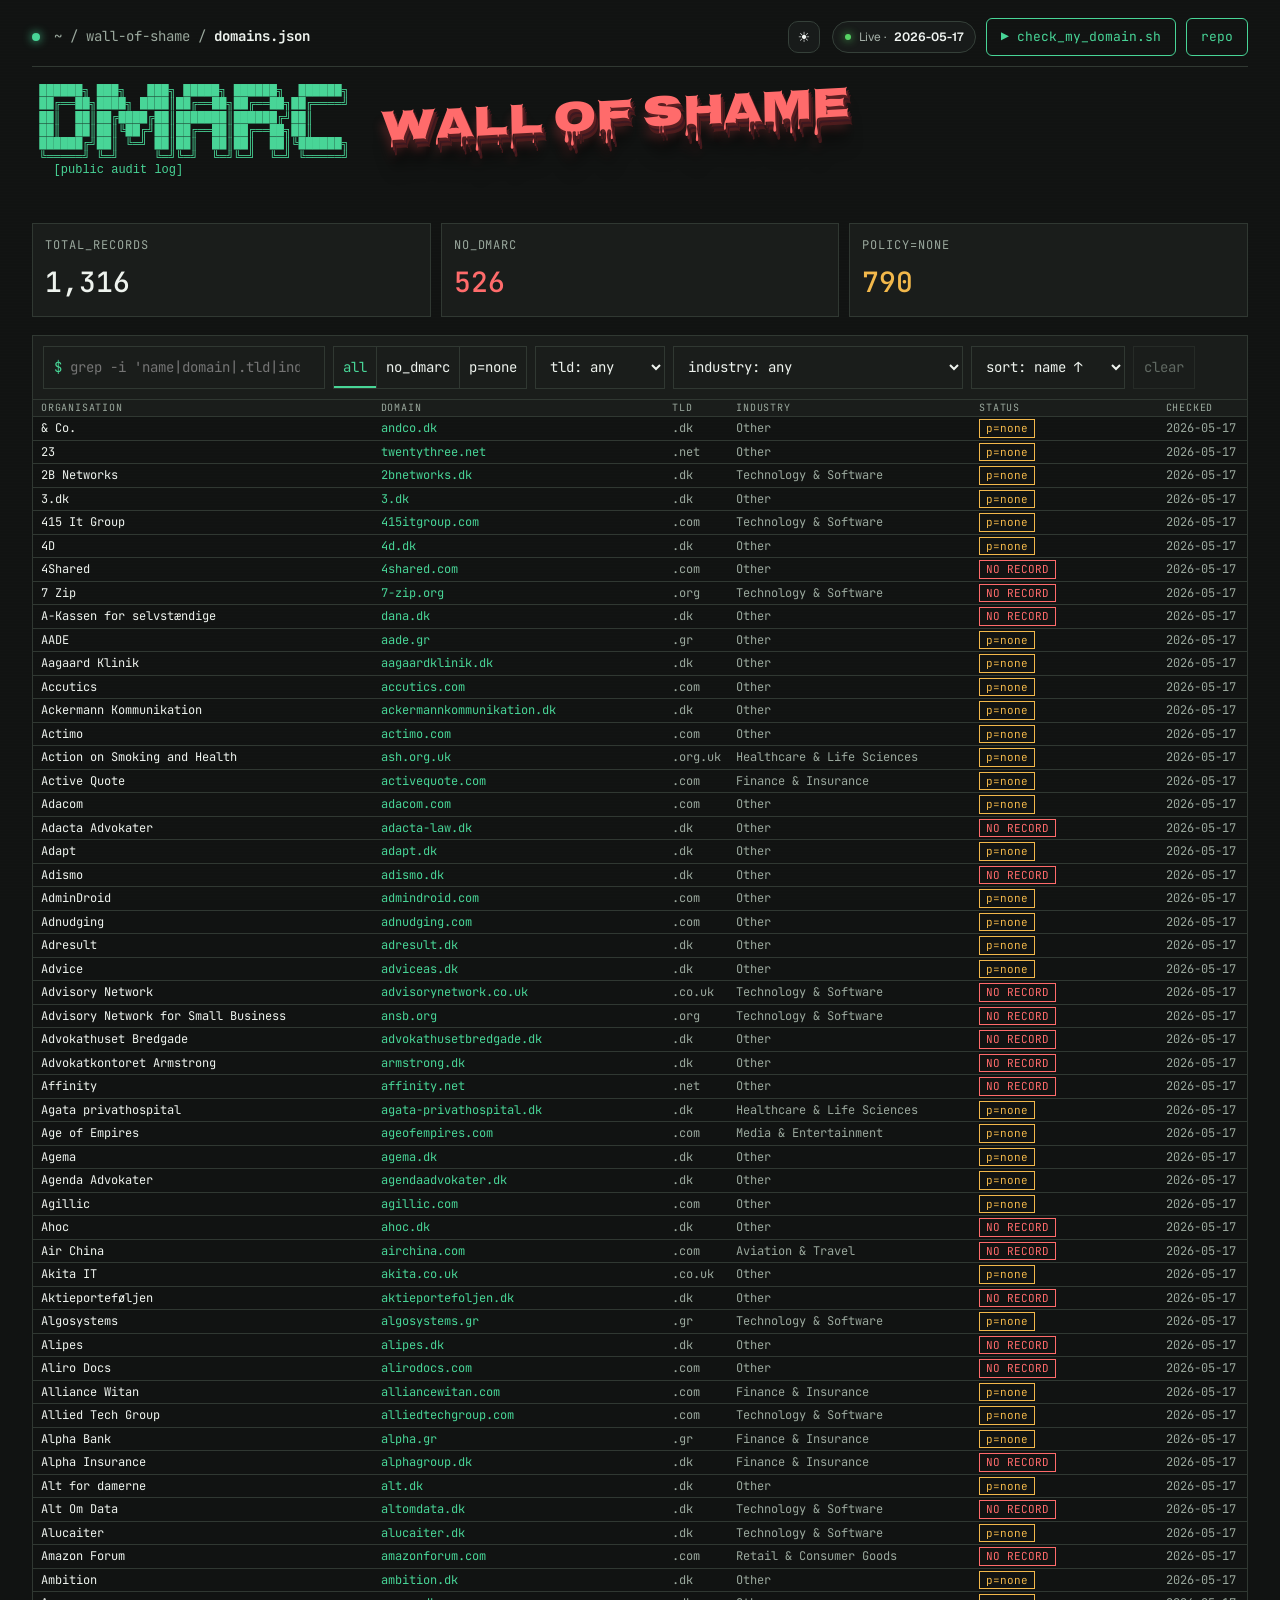
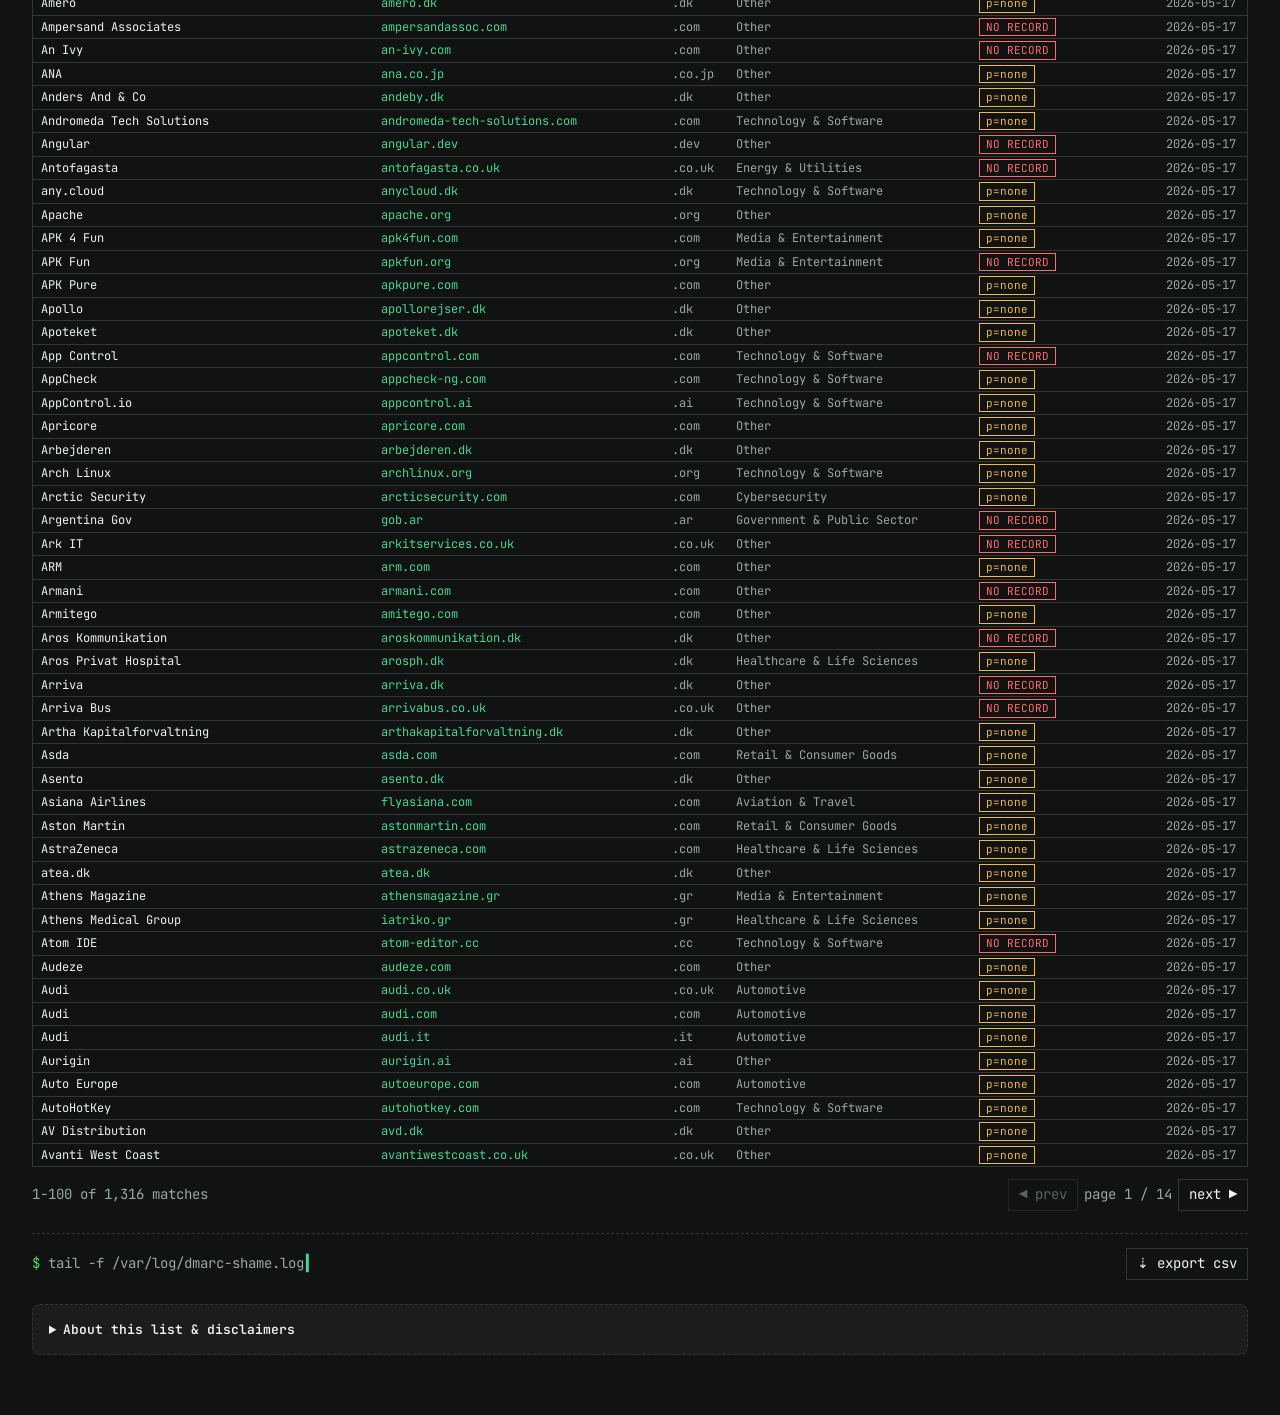
==== commit a1214e85: "Improve light mode and results controls" ====
--- a/docs/index.html
+++ b/docs/index.html
@@ -23,7 +23,7 @@
       name="twitter:description"
       content="Browse domains with no DMARC record or p=none policies. Educational list from DNS checks; filter and export."
     />
-    <meta name="theme-color" content="#0c0d0a" />
+    <meta name="theme-color" content="#111312" />
     <link rel="icon" href="favicon.png" type="image/png" sizes="512x512" />
     <link rel="apple-touch-icon" href="favicon.png" />
     <link rel="preconnect" href="https://fonts.googleapis.com" />
--- a/docs/css/site.css
+++ b/docs/css/site.css
@@ -1,32 +1,34 @@
 :root {
-  --bg: #1a1a15;
-  --bg2: #22221c;
-  --line: #3d4a38;
-  --ink: #f2e8cfff;
-  --ink-mute: #6a994eff;
-  --accent: #a7c957ff;
-  --shame: #bc4749ff;
-  --warn: #a7c957ff;
-  --good: #a7c957ff;
-  --pill-bg: #2a2a22;
-  --pill-line: #3d4a38;
-  --pill-ink: #f2e8cfff;
-  --pill-mute: #6a994eff;
+  color-scheme: dark;
+  --bg: #111312;
+  --bg2: #1a1d1b;
+  --line: #303832;
+  --ink: #eef3ee;
+  --ink-mute: #9aa89d;
+  --accent: #48d597;
+  --shame: #ff6b6b;
+  --warn: #f2b84b;
+  --good: #56d364;
+  --pill-bg: #181b1a;
+  --pill-line: #354039;
+  --pill-ink: #f2f6f3;
+  --pill-mute: #a3aea6;
 }
 [data-theme="light"] {
-  --bg: #f4f3ee;
-  --bg2: #eae8df;
-  --line: #c8c5b6;
-  --ink: #1c1d18;
-  --ink-mute: #66695a;
-  --accent: #2a6f1a;
-  --shame: #b32619;
-  --warn: #8a6a14;
-  --good: #2a6f1a;
+  color-scheme: light;
+  --bg: #f6f8f6;
+  --bg2: #ffffff;
+  --line: #d7ded8;
+  --ink: #1b211d;
+  --ink-mute: #56635a;
+  --accent: #0b6b53;
+  --shame: #b42318;
+  --warn: #925200;
+  --good: #146c43;
   --pill-bg: #ffffff;
-  --pill-line: #e5e3dc;
-  --pill-ink: #15161a;
-  --pill-mute: #6c6f73;
+  --pill-line: #d3dad4;
+  --pill-ink: #1b211d;
+  --pill-mute: #657067;
 }
 * {
   box-sizing: border-box;
@@ -231,6 +233,10 @@
 .iconbtn:hover {
   background: var(--bg2);
 }
+[data-theme="light"] .dot,
+[data-theme="light"] .pill .live-dot {
+  box-shadow: none;
+}
 
 .launch-btn {
   border: 1px solid var(--accent);
@@ -273,7 +279,7 @@
   font-family: 'Nosifer', cursive;
   font-size: clamp(20px, 4.5vw, 44px);
   font-weight: 400;
-  color: #bc4749ff;
+  color: var(--shame);
   letter-spacing: -0.02em;
   line-height: 1;
   white-space: nowrap;
@@ -291,6 +297,11 @@
     2px 30px 16px rgba(0, 0, 0, 0.2);
   flex: 0 0 auto;
 }
+[data-theme="light"] .blood-text {
+  text-shadow:
+    1px 2px 0 rgba(130, 26, 23, 0.22),
+    0 8px 14px rgba(180, 35, 24, 0.14);
+}
 
 @media (max-width: 760px) {
   .ascii-container {
@@ -305,6 +316,9 @@
     transform: rotate(-4deg) skewX(-2deg);
   }
 }
+[data-theme="light"] .ascii {
+  color: var(--accent);
+}
 
 .session {
   margin: 10px 0 14px;
@@ -372,10 +386,11 @@
   flex-wrap: wrap;
   align-items: stretch;
   gap: 8px;
-  border-top: 1px dashed var(--line);
-  border-bottom: 1px dashed var(--line);
-  padding: 10px 0;
-  margin-bottom: 8px;
+  border: 1px solid var(--line);
+  border-bottom: 0;
+  padding: 10px;
+  margin-bottom: 0;
+  background: var(--bg2);
 }
 .filter-toggle {
   display: none;
@@ -453,6 +468,7 @@
 
 .results-table {
   width: 100%;
+  border: 1px solid var(--line);
   border-collapse: collapse;
   table-layout: fixed;
   font-size: 12px;
@@ -469,7 +485,7 @@
   letter-spacing: 0.08em;
   text-transform: uppercase;
   border-bottom: 1px solid var(--line);
-  background: var(--bg);
+  background: var(--bg2);
   font-weight: 400;
   text-align: left;
   position: sticky;
@@ -507,6 +523,10 @@
 .row:hover th,
 .row:hover td {
   background: var(--bg2);
+}
+[data-theme="light"] .row:hover th,
+[data-theme="light"] .row:hover td {
+  background: #edf3ef;
 }
 .row .nm {
   color: var(--ink);
@@ -705,13 +725,13 @@
   border-radius: 50%;
 }
 .tlight.r {
-  background: #ff6058;
+  background: var(--shame);
 }
 .tlight.y {
-  background: #ffb75e;
+  background: var(--warn);
 }
 .tlight.g {
-  background: #9bf06a;
+  background: var(--good);
 }
 .term-chrome .title {
   flex: 1;
